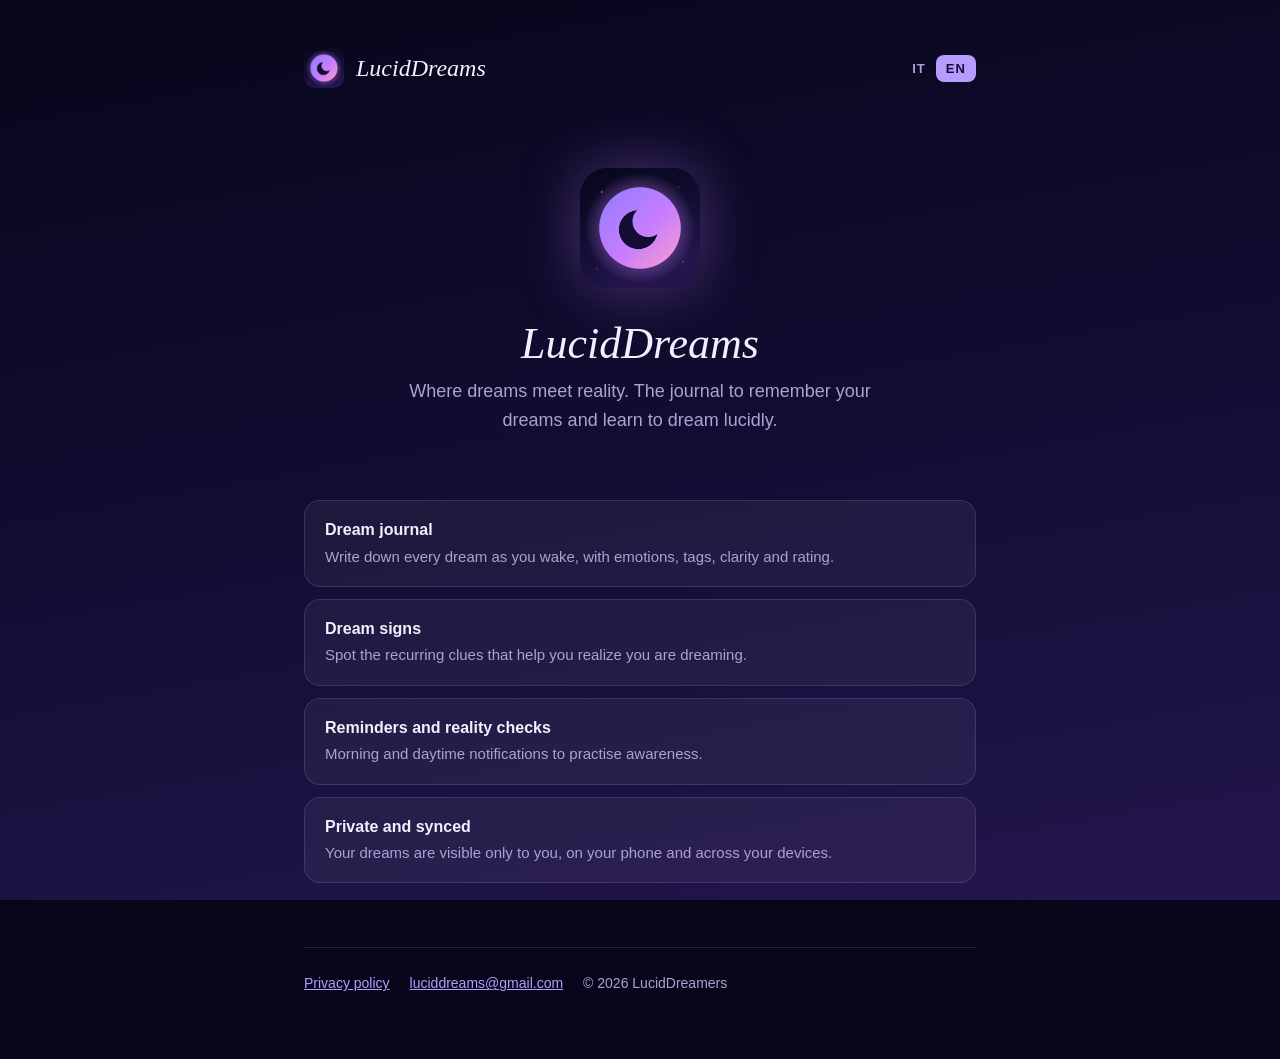
==== index.html @ f44b5b3b "Sito LucidDreams: home e informativa privacy IT/EN" ====
<!doctype html>
<html lang="it">
  <head>
    <meta charset="utf-8" />
    <meta name="viewport" content="width=device-width, initial-scale=1" />
    <title>LucidDreams</title>
    <meta name="title-it" content="LucidDreams — Diario dei sogni lucidi" />
    <meta name="title-en" content="LucidDreams — Lucid dream journal" />
    <meta name="description" content="LucidDreams: il diario dei sogni per allenare la lucidità. Dream journal to practise lucid dreaming." />
    <link rel="icon" href="logo-120.png" />
    <link rel="stylesheet" href="style.css" />
  </head>
  <body>
    <div class="wrap">
      <header class="site">
        <a class="brand" href="./"><img src="logo-120.png" alt="" /><span>LucidDreams</span></a>
        <nav class="lang"><a href="?lang=it" data-set="it">IT</a><a href="?lang=en" data-set="en">EN</a></nav>
      </header>

      <main>
        <div class="hero">
          <img src="logo-120.png" alt="LucidDreams" />
          <h1>LucidDreams</h1>
          <p data-lang="it">Dove il sogno incontra la realtà. Il diario per ricordare i tuoi sogni e imparare a sognare in modo lucido.</p>
          <p data-lang="en" hidden>Where dreams meet reality. The journal to remember your dreams and learn to dream lucidly.</p>
        </div>

        <ul class="features" data-lang="it">
          <li><strong>Diario dei sogni</strong><span>Annota ogni sogno al risveglio, con emozioni, tag, nitidezza e voto.</span></li>
          <li><strong>Dream sign</strong><span>Riconosci gli indizi ricorrenti che ti aiutano a capire che stai sognando.</span></li>
          <li><strong>Promemoria e reality check</strong><span>Notifiche al risveglio e durante il giorno per allenare la consapevolezza.</span></li>
          <li><strong>Privato e sincronizzato</strong><span>I tuoi sogni sono visibili solo a te, sul telefono e sui tuoi dispositivi.</span></li>
        </ul>
        <ul class="features" data-lang="en" hidden>
          <li><strong>Dream journal</strong><span>Write down every dream as you wake, with emotions, tags, clarity and rating.</span></li>
          <li><strong>Dream signs</strong><span>Spot the recurring clues that help you realize you are dreaming.</span></li>
          <li><strong>Reminders and reality checks</strong><span>Morning and daytime notifications to practise awareness.</span></li>
          <li><strong>Private and synced</strong><span>Your dreams are visible only to you, on your phone and across your devices.</span></li>
        </ul>
      </main>

      <footer class="site">
        <a href="privacy.html" data-lang="it">Informativa sulla privacy</a>
        <a href="privacy.html" data-lang="en" hidden>Privacy policy</a>
        <a href="mailto:luciddreams@gmail.com">luciddreams@gmail.com</a>
        <span>© 2026 LucidDreamers</span>
      </footer>
    </div>
    <script src="lang.js"></script>
  </body>
</html>
---- style.css ----
:root {
  --bg-1: #07061a;
  --bg-2: #120e35;
  --bg-3: #24164d;
  --surface: rgba(255, 255, 255, 0.05);
  --border: rgba(183, 156, 255, 0.18);
  --text: #f2efff;
  --muted: #a9a3d1;
  --primary: #b79cff;
  --moon: #fde7b0;
}

* { box-sizing: border-box; }

html { background: var(--bg-1); }

body {
  margin: 0;
  min-height: 100vh;
  color: var(--text);
  font: 16px/1.65 -apple-system, BlinkMacSystemFont, "Segoe UI", Roboto, Helvetica, Arial, sans-serif;
  background: linear-gradient(170deg, var(--bg-1) 0%, var(--bg-2) 55%, var(--bg-3) 100%) fixed;
}

a { color: var(--primary); }

.wrap { max-width: 720px; margin: 0 auto; padding: 48px 24px 64px; }

header.site {
  display: flex;
  align-items: center;
  justify-content: space-between;
  gap: 16px;
  margin-bottom: 48px;
}

.brand { display: flex; align-items: center; gap: 12px; color: var(--text); text-decoration: none; }
.brand img { width: 40px; height: 40px; border-radius: 10px; }
.brand span { font: italic 24px Georgia, "Times New Roman", serif; }

nav.lang a {
  color: var(--muted);
  text-decoration: none;
  font-size: 13px;
  font-weight: 700;
  letter-spacing: 0.08em;
  padding: 6px 10px;
  border-radius: 8px;
}
nav.lang a[aria-current="true"] { background: var(--primary); color: #140c33; }

.hero { text-align: center; padding: 32px 0 16px; }
.hero img { width: 120px; height: 120px; border-radius: 28px; box-shadow: 0 0 60px rgba(199, 125, 255, 0.35); }
.hero h1 { margin: 24px 0 8px; font: italic 44px/1.1 Georgia, "Times New Roman", serif; }
.hero p { margin: 0 auto; max-width: 480px; color: var(--muted); font-size: 18px; }

.features { display: grid; gap: 12px; margin: 48px 0; padding: 0; list-style: none; }
.features li {
  background: var(--surface);
  border: 1px solid var(--border);
  border-radius: 16px;
  padding: 16px 20px;
}
.features strong { display: block; color: var(--text); }
.features span { color: var(--muted); font-size: 15px; }

h1.page { font: italic 36px/1.2 Georgia, "Times New Roman", serif; margin: 0 0 4px; }
.updated { color: var(--muted); font-size: 14px; margin: 0 0 32px; }
section h2 { font-size: 18px; margin: 32px 0 6px; }
section p { color: var(--muted); margin: 0; }

footer.site {
  margin-top: 64px;
  padding-top: 24px;
  border-top: 1px solid var(--border);
  color: var(--muted);
  font-size: 14px;
  display: flex;
  flex-wrap: wrap;
  gap: 8px 20px;
}

[hidden] { display: none !important; }
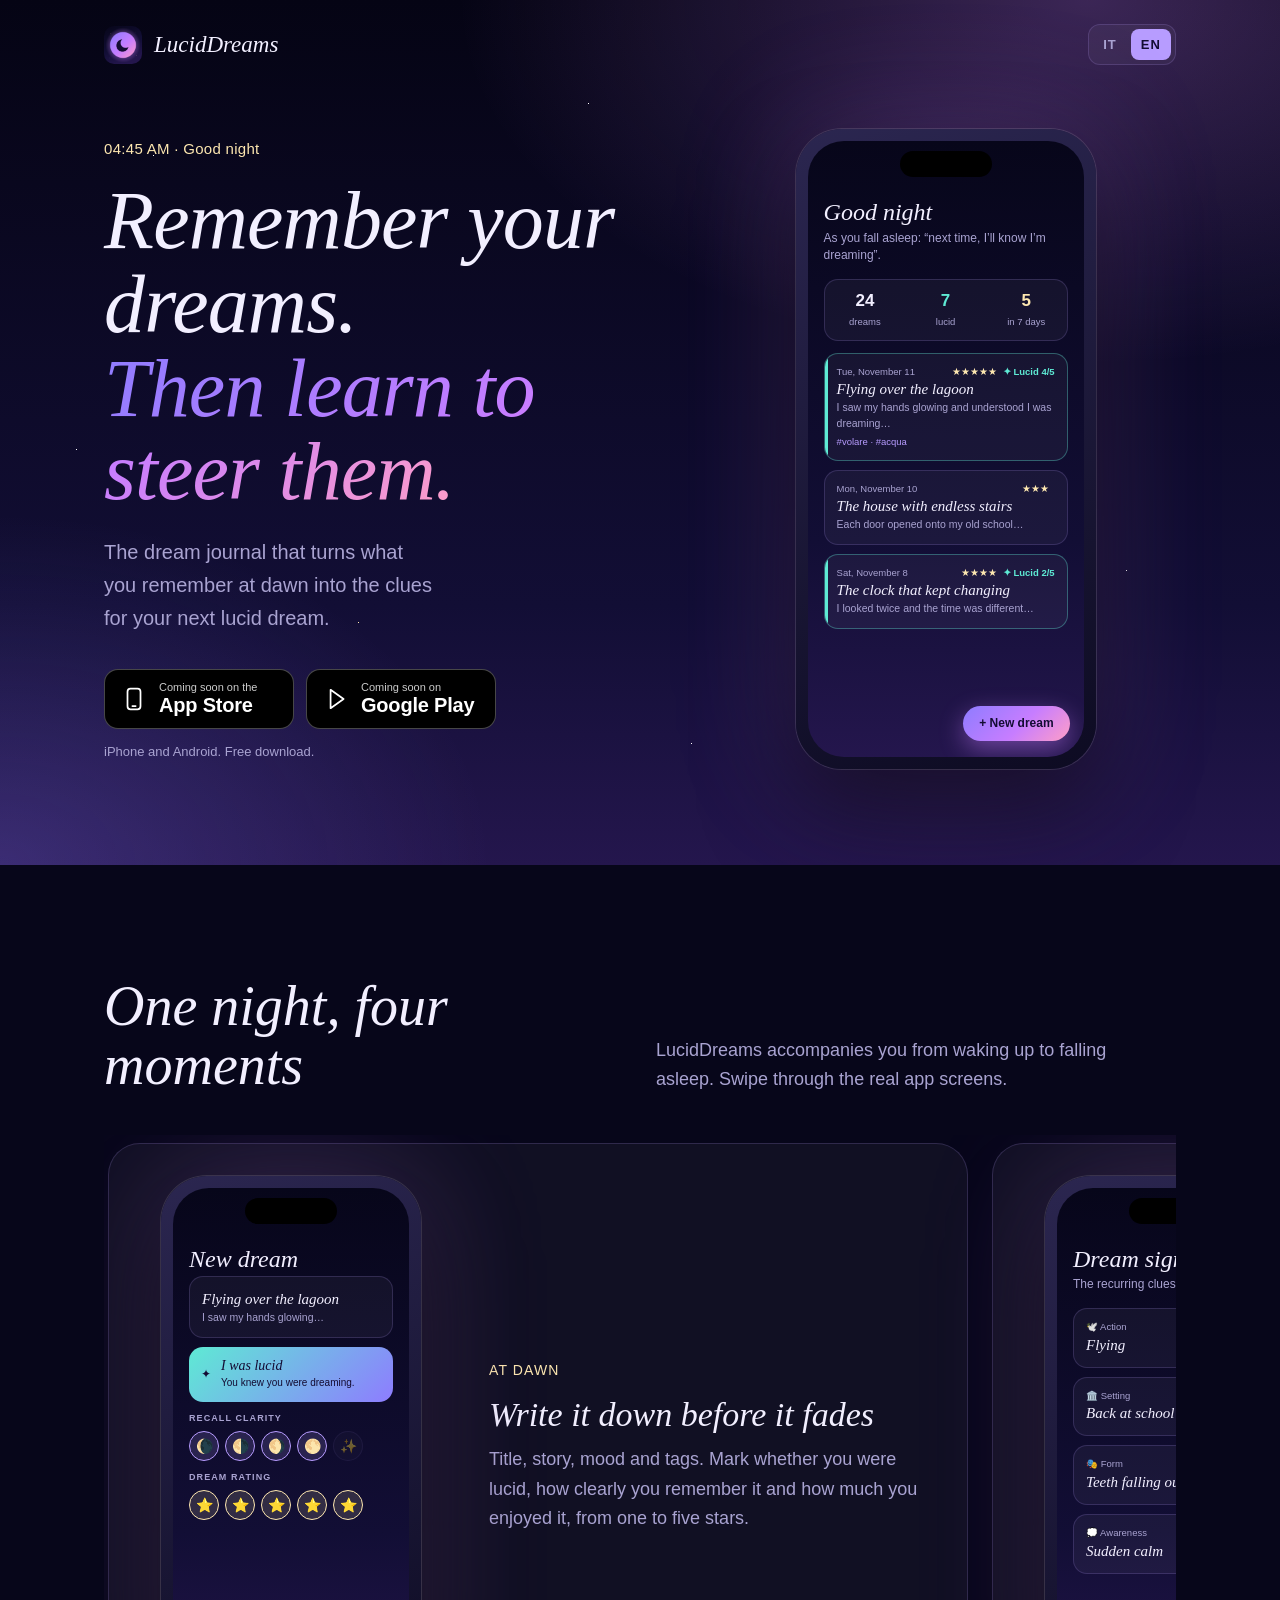
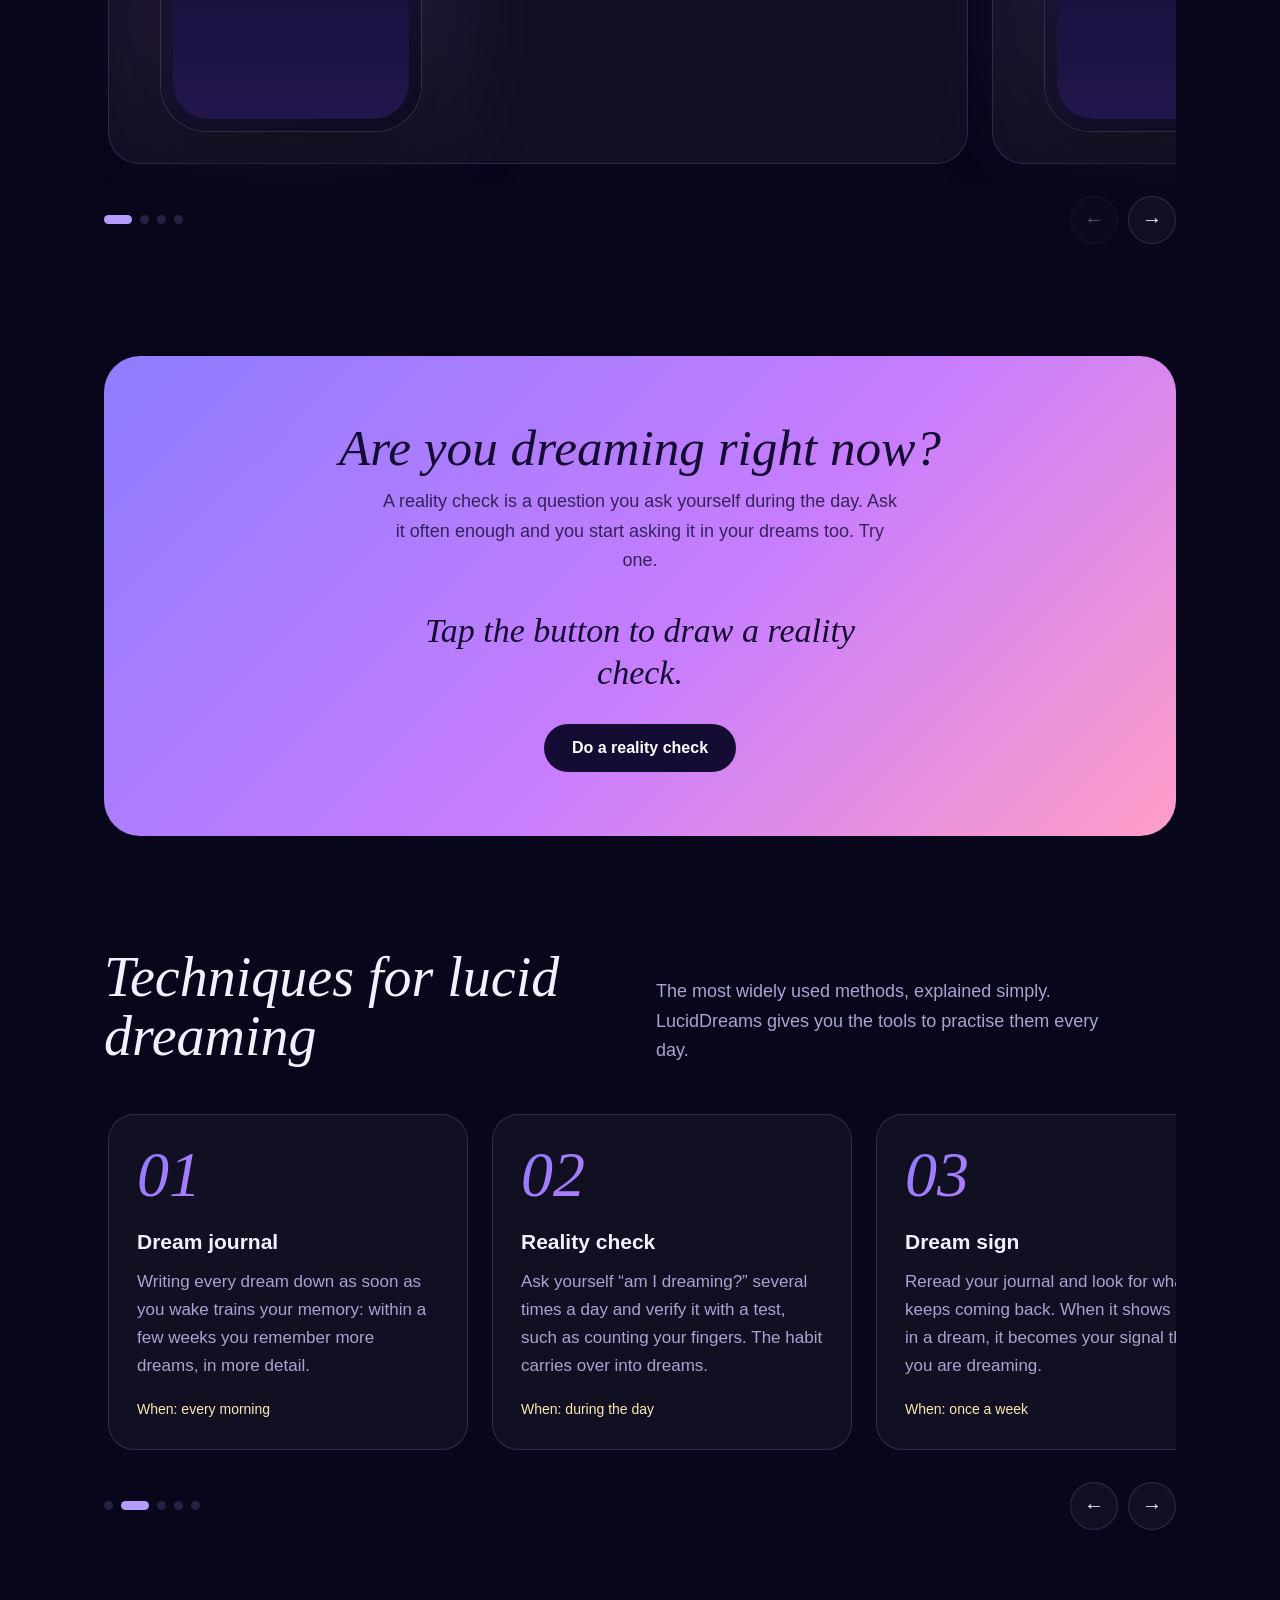
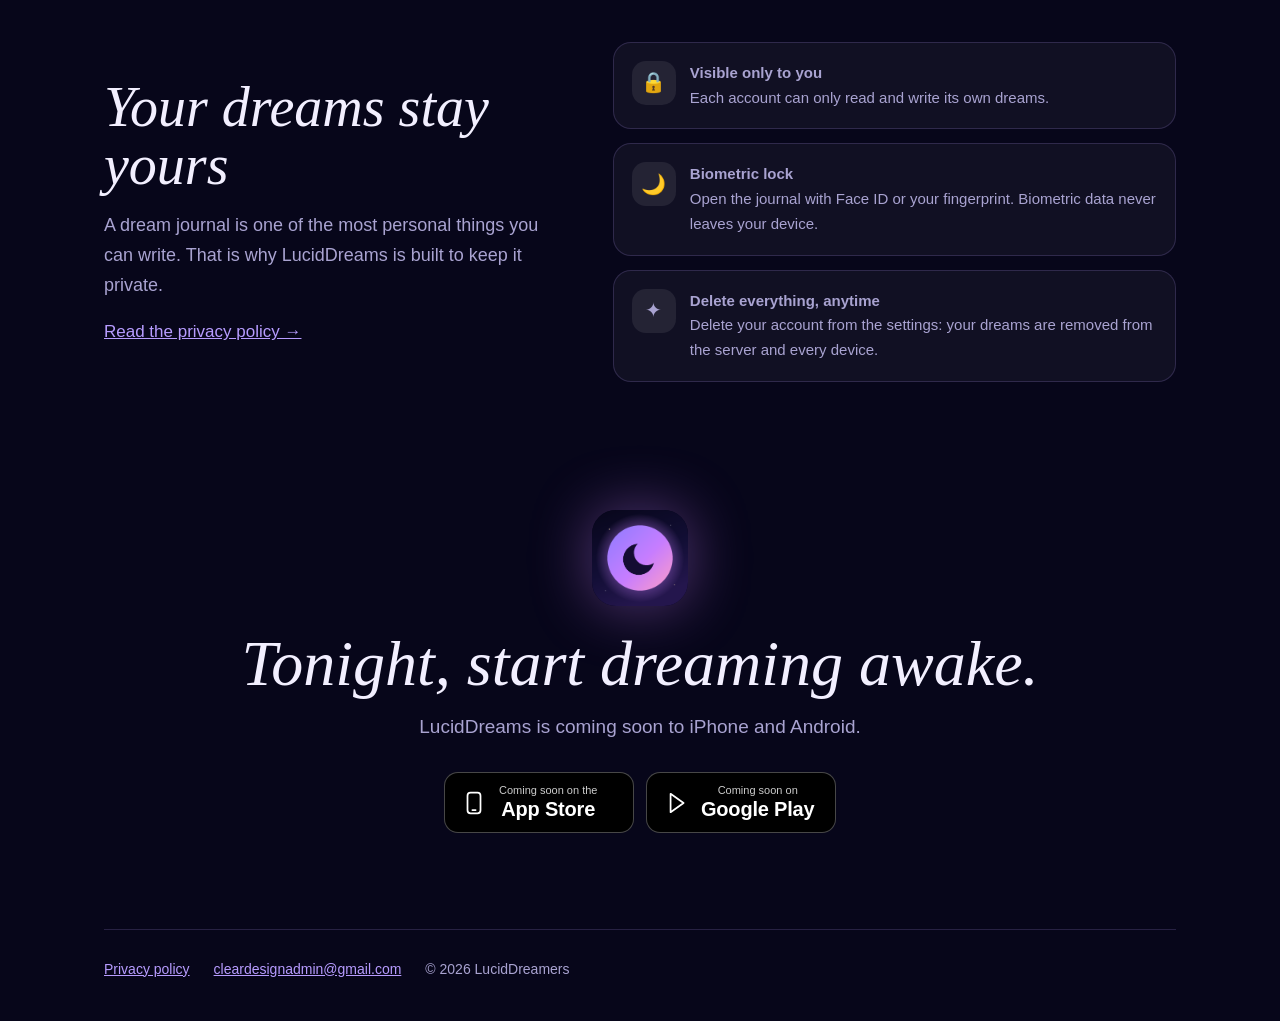
==== commit f9d3ec7f: "Nuova home con caroselli, reality check e pulsanti store; email di contatto aggiornata" ====
--- a/index.html
+++ b/index.html
@@ -3,49 +3,258 @@
   <head>
     <meta charset="utf-8" />
     <meta name="viewport" content="width=device-width, initial-scale=1" />
-    <title>LucidDreams</title>
+    <title>LucidDreams — Diario dei sogni lucidi</title>
     <meta name="title-it" content="LucidDreams — Diario dei sogni lucidi" />
     <meta name="title-en" content="LucidDreams — Lucid dream journal" />
-    <meta name="description" content="LucidDreams: il diario dei sogni per allenare la lucidità. Dream journal to practise lucid dreaming." />
+    <meta name="description" content="LucidDreams: il diario per ricordare i sogni e imparare a sognare in modo lucido. A journal to remember your dreams and learn lucid dreaming." />
+    <meta name="theme-color" content="#07061a" />
     <link rel="icon" href="logo-120.png" />
     <link rel="stylesheet" href="style.css" />
   </head>
   <body>
-    <div class="wrap">
-      <header class="site">
-        <a class="brand" href="./"><img src="logo-120.png" alt="" /><span>LucidDreams</span></a>
-        <nav class="lang"><a href="?lang=it" data-set="it">IT</a><a href="?lang=en" data-set="en">EN</a></nav>
-      </header>
-
-      <main>
-        <div class="hero">
-          <img src="logo-120.png" alt="LucidDreams" />
-          <h1>LucidDreams</h1>
-          <p data-lang="it">Dove il sogno incontra la realtà. Il diario per ricordare i tuoi sogni e imparare a sognare in modo lucido.</p>
-          <p data-lang="en" hidden>Where dreams meet reality. The journal to remember your dreams and learn to dream lucidly.</p>
-        </div>
-
-        <ul class="features" data-lang="it">
-          <li><strong>Diario dei sogni</strong><span>Annota ogni sogno al risveglio, con emozioni, tag, nitidezza e voto.</span></li>
-          <li><strong>Dream sign</strong><span>Riconosci gli indizi ricorrenti che ti aiutano a capire che stai sognando.</span></li>
-          <li><strong>Promemoria e reality check</strong><span>Notifiche al risveglio e durante il giorno per allenare la consapevolezza.</span></li>
-          <li><strong>Privato e sincronizzato</strong><span>I tuoi sogni sono visibili solo a te, sul telefono e sui tuoi dispositivi.</span></li>
+    <div class="sky">
+      <div class="wrap">
+        <header class="site">
+          <a class="brand" href="./"><img src="logo-120.png" alt="" /><span>LucidDreams</span></a>
+          <nav class="lang" aria-label="Lingua / Language"><a href="?lang=it" data-set="it">IT</a><a href="?lang=en" data-set="en">EN</a></nav>
+        </header>
+
+        <section class="hero">
+          <div>
+            <p class="eyebrow-time"><span data-clock>--:--</span> · <span data-greeting>Buonanotte</span></p>
+            <h1 data-lang="it">Ricorda i sogni.<br /><em>Poi impara a guidarli.</em></h1>
+            <h1 data-lang="en" hidden>Remember your dreams.<br /><em>Then learn to steer them.</em></h1>
+            <p class="lede" data-en="The dream journal that turns what you remember at dawn into the clues for your next lucid dream.">Il diario dei sogni che trasforma ciò che ricordi all’alba negli indizi del tuo prossimo sogno lucido.</p>
+            <div class="stores">
+              <a class="store" aria-disabled="true" role="link" data-store="ios">
+                <svg viewBox="0 0 24 24" fill="none" stroke="currentColor" stroke-width="1.6" aria-hidden="true"><rect x="6" y="2.5" width="12" height="19" rx="2.8" /><path d="M10.5 18.5h3" stroke-linecap="round" /></svg>
+                <span><small data-en="Coming soon on the">Presto su</small><strong>App Store</strong></span>
+              </a>
+              <a class="store" aria-disabled="true" role="link" data-store="android">
+                <svg viewBox="0 0 24 24" fill="none" stroke="currentColor" stroke-width="1.6" aria-hidden="true"><path d="M7 3.5l12 8.5-12 8.5z" stroke-linejoin="round" /></svg>
+                <span><small data-en="Coming soon on">Presto su</small><strong>Google Play</strong></span>
+              </a>
+            </div>
+            <p class="stores-note" data-en="iPhone and Android. Free download.">Per iPhone e Android. Download gratuito.</p>
+          </div>
+
+          <div class="phone" aria-hidden="true">
+            <div class="screen">
+              <p class="s-title" data-greeting>Buonanotte</p>
+              <p class="s-sub" data-greeting-sub>Mentre ti addormenti: “la prossima volta saprò di sognare”.</p>
+              <div class="stats">
+                <div><b>24</b><span data-en="dreams">sogni</span></div>
+                <div><b style="color: var(--lucid)">7</b><span data-en="lucid">lucidi</span></div>
+                <div><b style="color: var(--moon)">5</b><span data-en="in 7 days">in 7 giorni</span></div>
+              </div>
+              <div class="card lucid">
+                <div class="row"><span data-en="Tue, November 11">mar 11 novembre</span><span class="stars">★★★★★</span><span class="badge" data-en="✦ Lucid 4/5">✦ Lucido 4/5</span></div>
+                <h4 data-en="Flying over the lagoon">Il volo sulla laguna</h4>
+                <p data-en="I saw my hands glowing and understood I was dreaming…">Ho visto le mie mani luminose e ho capito che stavo sognando…</p>
+                <div class="tags">#volare · #acqua</div>
+              </div>
+              <div class="card">
+                <div class="row"><span data-en="Mon, November 10">lun 10 novembre</span><span class="stars">★★★</span></div>
+                <h4 data-en="The house with endless stairs">La casa dalle scale infinite</h4>
+                <p data-en="Each door opened onto my old school…">Ogni porta si apriva sulla mia vecchia scuola…</p>
+              </div>
+              <div class="card lucid">
+                <div class="row"><span data-en="Sat, November 8">sab 8 novembre</span><span class="stars">★★★★</span><span class="badge" data-en="✦ Lucid 2/5">✦ Lucido 2/5</span></div>
+                <h4 data-en="The clock that kept changing">L’orologio che cambiava ora</h4>
+                <p data-en="I looked twice and the time was different…">L’ho guardato due volte e l’ora era diversa…</p>
+              </div>
+              <span class="fab" data-en="+ New dream">+ Nuovo sogno</span>
+            </div>
+          </div>
+        </section>
+      </div>
+    </div>
+
+    <main class="wrap">
+      <section class="section" id="app">
+        <div class="section-head">
+          <h2 data-en="One night, four moments">Una notte, quattro momenti</h2>
+          <p data-en="LucidDreams accompanies you from waking up to falling asleep. Swipe through the real app screens.">LucidDreams ti accompagna dal risveglio all’addormentamento. Scorri le schermate reali dell’app.</p>
+        </div>
+
+        <div class="carousel" data-carousel>
+          <div class="track">
+            <article class="screen-slide">
+              <div class="phone" aria-hidden="true">
+                <div class="screen">
+                  <p class="s-title" data-en="New dream">Nuovo sogno</p>
+                  <div class="card"><h4 data-en="Flying over the lagoon">Il volo sulla laguna</h4><p data-en="I saw my hands glowing…">Ho visto le mie mani luminose…</p></div>
+                  <div class="toggle"><span>✦</span><span><b data-en="I was lucid">Era un sogno lucido</b><small data-en="You knew you were dreaming.">Sapevi di stare sognando.</small></span></div>
+                  <p class="label" data-en="Recall clarity">Nitidezza del ricordo</p>
+                  <div class="moons"><i class="on">🌘</i><i class="on">🌗</i><i class="on">🌖</i><i class="on">🌕</i><i>✨</i></div>
+                  <p class="label" data-en="Dream rating">Voto del sogno</p>
+                  <div class="rating"><i class="on">⭐</i><i class="on">⭐</i><i class="on">⭐</i><i class="on">⭐</i><i class="on">⭐</i></div>
+                </div>
+              </div>
+              <div>
+                <p class="step" data-en="At dawn">All’alba</p>
+                <h3 data-en="Write it down before it fades">Scrivilo prima che svanisca</h3>
+                <p data-en="Title, story, mood and tags. Mark whether you were lucid, how clearly you remember it and how much you enjoyed it, from one to five stars.">Titolo, racconto, atmosfera e tag. Segna se eri lucido, quanto ricordi con chiarezza e quanto ti è piaciuto, da una a cinque stelle.</p>
+              </div>
+            </article>
+
+            <article class="screen-slide">
+              <div class="phone" aria-hidden="true">
+                <div class="screen">
+                  <p class="s-title" data-en="Dream signs">Dream sign</p>
+                  <p class="s-sub" data-en="The recurring clues of your dreams.">Gli indizi ricorrenti dei tuoi sogni.</p>
+                  <div class="card"><div class="row"><span data-en="🕊️ Action">🕊️ Azione</span><span>9</span></div><h4 data-en="Flying">Volare</h4></div>
+                  <div class="card"><div class="row"><span data-en="🏛️ Setting">🏛️ Contesto</span><span>6</span></div><h4 data-en="Back at school">Tornare a scuola</h4></div>
+                  <div class="card"><div class="row"><span data-en="🎭 Form">🎭 Forma</span><span>4</span></div><h4 data-en="Teeth falling out">Denti che cadono</h4></div>
+                  <div class="card"><div class="row"><span data-en="💭 Awareness">💭 Consapevolezza</span><span>2</span></div><h4 data-en="Sudden calm">Calma improvvisa</h4></div>
+                </div>
+              </div>
+              <div>
+                <p class="step" data-en="During the day">Durante il giorno</p>
+                <h3 data-en="Learn your dream signs">Riconosci i tuoi dream sign</h3>
+                <p data-en="Actions, forms, settings and feelings that keep coming back. The app counts how many dreams each one appears in, so you know what to watch for.">Azioni, forme, luoghi e sensazioni che ritornano. L’app conta in quanti sogni compare ciascuno, così sai a cosa fare attenzione.</p>
+              </div>
+            </article>
+
+            <article class="screen-slide">
+              <div class="phone" aria-hidden="true">
+                <div class="screen" style="padding-top: 70px">
+                  <div class="notif"><div class="row"><span>LUCIDDREAMS</span><span>14:00</span></div><b>Reality check</b><span data-en="Look at your hands and count your fingers.">Guarda le tue mani e conta le dita.</span></div>
+                  <div class="notif"><div class="row"><span>LUCIDDREAMS</span><span>18:00</span></div><b>Reality check</b><span data-en="Look at the clock twice. Is the time consistent?">Guarda l’orologio due volte. L’ora è coerente?</span></div>
+                  <div class="notif"><div class="row"><span>LUCIDDREAMS</span><span>07:30</span></div><b data-en="What did you dream?">Cosa hai sognato?</b><span data-en="Write your dream down before it fades.">Scrivi il tuo sogno prima che svanisca.</span></div>
+                </div>
+              </div>
+              <div>
+                <p class="step" data-en="All day long">Per tutta la giornata</p>
+                <h3 data-en="Reminders that build the habit">Promemoria che creano l’abitudine</h3>
+                <p data-en="Up to eight daily reality checks at the times you choose, plus a morning reminder to fill in your journal. Everything is scheduled on your device.">Fino a otto reality check al giorno negli orari che scegli, più un promemoria al risveglio per il diario. Tutto programmato sul dispositivo.</p>
+              </div>
+            </article>
+
+            <article class="screen-slide">
+              <div class="phone" aria-hidden="true">
+                <div class="screen">
+                  <p class="s-title" data-en="Settings">Impostazioni</p>
+                  <div class="card">
+                    <div class="set-row"><span><span data-en="Biometric lock">Blocco con biometria</span><small>Face ID</small></span><span class="switch"></span></div>
+                    <div class="set-row"><span><span data-en="Morning journal">Diario al risveglio</span><small>07:30</small></span><span class="switch"></span></div>
+                    <div class="set-row"><span><span>Reality check</span><small>10:00 · 14:00 · 18:00</small></span><span class="switch"></span></div>
+                  </div>
+                  <p class="label" data-en="Language">Lingua</p>
+                  <div class="chips"><span class="on">Italiano</span><span>English</span></div>
+                  <p class="label" data-en="Sync">Sincronizzazione</p>
+                  <div class="card"><p data-en="Last synced: just now">Ultima sincronizzazione: adesso</p></div>
+                </div>
+              </div>
+              <div>
+                <p class="step" data-en="At night">Di notte</p>
+                <h3 data-en="Your journal, on every device">Il tuo diario, ovunque</h3>
+                <p data-en="Dreams are saved on your phone first and work offline, then sync to your account. Sign in with email, Apple or Google.">I sogni si salvano prima sul telefono e funzionano offline, poi si sincronizzano con il tuo account. Accedi con email, Apple o Google.</p>
+              </div>
+            </article>
+          </div>
+          <div class="controls">
+            <div class="dots"></div>
+            <div class="arrows">
+              <button type="button" data-prev aria-label="Indietro / Previous">←</button>
+              <button type="button" data-next aria-label="Avanti / Next">→</button>
+            </div>
+          </div>
+        </div>
+      </section>
+
+      <section class="check" aria-live="polite">
+        <h2 data-en="Are you dreaming right now?">Stai sognando, adesso?</h2>
+        <p class="intro" data-en="A reality check is a question you ask yourself during the day. Ask it often enough and you start asking it in your dreams too. Try one.">Un reality check è una domanda che ti fai durante il giorno. Se la ripeti abbastanza, inizi a fartela anche nei sogni. Provane uno.</p>
+        <p class="check-out" data-check-out data-en="Tap the button to draw a reality check.">Tocca il pulsante per estrarre un reality check.</p>
+        <button class="btn" type="button" data-check-btn data-en="Do a reality check">Fai un reality check</button>
+      </section>
+
+      <section class="section" id="tecniche">
+        <div class="section-head">
+          <h2 data-en="Techniques for lucid dreaming">Le tecniche per sognare lucido</h2>
+          <p data-en="The most widely used methods, explained simply. LucidDreams gives you the tools to practise them every day.">I metodi più diffusi, spiegati in modo semplice. LucidDreams ti dà gli strumenti per praticarli ogni giorno.</p>
+        </div>
+        <div class="carousel" data-carousel>
+          <div class="track">
+            <article class="tech">
+              <span class="mark">01</span>
+              <h3 data-en="Dream journal">Diario dei sogni</h3>
+              <p data-en="Writing every dream down as soon as you wake trains your memory: within a few weeks you remember more dreams, in more detail.">Scrivere ogni sogno appena sveglio allena la memoria: in poche settimane ricordi più sogni, con più dettagli.</p>
+              <span class="when" data-en="When: every morning">Quando: ogni mattina</span>
+            </article>
+            <article class="tech">
+              <span class="mark">02</span>
+              <h3>Reality check</h3>
+              <p data-en="Ask yourself “am I dreaming?” several times a day and verify it with a test, such as counting your fingers. The habit carries over into dreams.">Chiediti “sto sognando?” più volte al giorno e verificalo con un test, come contare le dita. L’abitudine passa nei sogni.</p>
+              <span class="when" data-en="When: during the day">Quando: durante il giorno</span>
+            </article>
+            <article class="tech">
+              <span class="mark">03</span>
+              <h3>Dream sign</h3>
+              <p data-en="Reread your journal and look for what keeps coming back. When it shows up in a dream, it becomes your signal that you are dreaming.">Rileggi il diario e cerca ciò che ritorna. Quando compare in un sogno, diventa il tuo segnale che stai sognando.</p>
+              <span class="when" data-en="When: once a week">Quando: una volta a settimana</span>
+            </article>
+            <article class="tech">
+              <span class="mark">04</span>
+              <h3>MILD</h3>
+              <p data-en="As you fall asleep, recall a recent dream and repeat the intention “next time, I’ll know I’m dreaming”, imagining yourself becoming lucid.">Mentre ti addormenti, ricorda un sogno recente e ripeti l’intenzione “la prossima volta saprò di sognare”, immaginando di diventare lucido.</p>
+              <span class="when" data-en="When: as you fall asleep">Quando: all’addormentamento</span>
+            </article>
+            <article class="tech">
+              <span class="mark">05</span>
+              <h3>WBTB</h3>
+              <p data-en="Wake Back To Bed: wake up after about five or six hours of sleep, stay awake a little while thinking about lucid dreaming, then go back to sleep.">Wake Back To Bed: svegliati dopo circa cinque o sei ore di sonno, resta sveglio poco tempo pensando ai sogni lucidi, poi torna a dormire.</p>
+              <span class="when" data-en="When: in the second half of the night">Quando: nella seconda metà della notte</span>
+            </article>
+          </div>
+          <div class="controls">
+            <div class="dots"></div>
+            <div class="arrows">
+              <button type="button" data-prev aria-label="Indietro / Previous">←</button>
+              <button type="button" data-next aria-label="Avanti / Next">→</button>
+            </div>
+          </div>
+        </div>
+      </section>
+
+      <section class="section private" id="privacy">
+        <div>
+          <h2 data-en="Your dreams stay yours">I tuoi sogni restano tuoi</h2>
+          <p data-en="A dream journal is one of the most personal things you can write. That is why LucidDreams is built to keep it private.">Un diario dei sogni è una delle cose più personali che si possano scrivere. Per questo LucidDreams è pensato per restare privato.</p>
+          <a href="privacy.html" data-en="Read the privacy policy →">Leggi l’informativa privacy →</a>
+        </div>
+        <ul class="promises">
+          <li><span class="ic">🔒</span><span><b data-en="Visible only to you">Visibili solo a te</b><span data-en="Each account can only read and write its own dreams.">Ogni account può leggere e scrivere solo i propri sogni.</span></span></li>
+          <li><span class="ic">🌙</span><span><b data-en="Biometric lock">Blocco biometrico</b><span data-en="Open the journal with Face ID or your fingerprint. Biometric data never leaves your device.">Apri il diario con Face ID o impronta. I dati biometrici non lasciano mai il dispositivo.</span></span></li>
+          <li><span class="ic">✦</span><span><b data-en="Delete everything, anytime">Cancella tutto, quando vuoi</b><span data-en="Delete your account from the settings: your dreams are removed from the server and every device.">Elimina l’account dalle impostazioni: i sogni vengono rimossi dal server e da ogni dispositivo.</span></span></li>
         </ul>
-        <ul class="features" data-lang="en" hidden>
-          <li><strong>Dream journal</strong><span>Write down every dream as you wake, with emotions, tags, clarity and rating.</span></li>
-          <li><strong>Dream signs</strong><span>Spot the recurring clues that help you realize you are dreaming.</span></li>
-          <li><strong>Reminders and reality checks</strong><span>Morning and daytime notifications to practise awareness.</span></li>
-          <li><strong>Private and synced</strong><span>Your dreams are visible only to you, on your phone and across your devices.</span></li>
-        </ul>
-      </main>
+      </section>
+
+      <section class="closing">
+        <img src="logo-120.png" alt="" />
+        <h2 data-en="Tonight, start dreaming awake.">Stanotte, inizia a sognare sveglio.</h2>
+        <p data-en="LucidDreams is coming soon to iPhone and Android.">LucidDreams arriva presto su iPhone e Android.</p>
+        <div class="stores">
+          <a class="store" aria-disabled="true" role="link" data-store="ios">
+            <svg viewBox="0 0 24 24" fill="none" stroke="currentColor" stroke-width="1.6" aria-hidden="true"><rect x="6" y="2.5" width="12" height="19" rx="2.8" /><path d="M10.5 18.5h3" stroke-linecap="round" /></svg>
+            <span><small data-en="Coming soon on the">Presto su</small><strong>App Store</strong></span>
+          </a>
+          <a class="store" aria-disabled="true" role="link" data-store="android">
+            <svg viewBox="0 0 24 24" fill="none" stroke="currentColor" stroke-width="1.6" aria-hidden="true"><path d="M7 3.5l12 8.5-12 8.5z" stroke-linejoin="round" /></svg>
+            <span><small data-en="Coming soon on">Presto su</small><strong>Google Play</strong></span>
+          </a>
+        </div>
+      </section>
 
       <footer class="site">
-        <a href="privacy.html" data-lang="it">Informativa sulla privacy</a>
-        <a href="privacy.html" data-lang="en" hidden>Privacy policy</a>
-        <a href="mailto:luciddreams@gmail.com">luciddreams@gmail.com</a>
+        <a href="privacy.html" data-en="Privacy policy">Informativa sulla privacy</a>
+        <a href="mailto:cleardesignadmin@gmail.com">cleardesignadmin@gmail.com</a>
         <span>© 2026 LucidDreamers</span>
       </footer>
-    </div>
+    </main>
+
     <script src="lang.js"></script>
+    <script src="site.js"></script>
   </body>
 </html>
--- a/style.css
+++ b/style.css
@@ -1,83 +1,243 @@
 :root {
-  --bg-1: #07061a;
-  --bg-2: #120e35;
-  --bg-3: #24164d;
-  --surface: rgba(255, 255, 255, 0.05);
+  --night-0: #050414;
+  --night-1: #07061a;
+  --night-2: #120e35;
+  --night-3: #24164d;
+  --surface: rgba(255, 255, 255, 0.045);
+  --surface-2: rgba(255, 255, 255, 0.08);
   --border: rgba(183, 156, 255, 0.18);
   --text: #f2efff;
   --muted: #a9a3d1;
   --primary: #b79cff;
+  --primary-ink: #140c33;
+  --lucid: #5eead4;
   --moon: #fde7b0;
+  --aurora: linear-gradient(135deg, #8e7cff 0%, #c77dff 55%, #ff9ec7 100%);
+  --serif: Georgia, "Times New Roman", serif;
+  --sans: -apple-system, BlinkMacSystemFont, "Segoe UI", Roboto, Helvetica, Arial, sans-serif;
+  --radius: 22px;
 }
 
 * { box-sizing: border-box; }
-
-html { background: var(--bg-1); }
-
+html { background: var(--night-0); scroll-behavior: smooth; }
 body {
   margin: 0;
-  min-height: 100vh;
   color: var(--text);
-  font: 16px/1.65 -apple-system, BlinkMacSystemFont, "Segoe UI", Roboto, Helvetica, Arial, sans-serif;
-  background: linear-gradient(170deg, var(--bg-1) 0%, var(--bg-2) 55%, var(--bg-3) 100%) fixed;
-}
-
+  font: 17px/1.65 var(--sans);
+  background: var(--night-1);
+  -webkit-font-smoothing: antialiased;
+}
+img { max-width: 100%; display: block; }
 a { color: var(--primary); }
-
-.wrap { max-width: 720px; margin: 0 auto; padding: 48px 24px 64px; }
-
+:focus-visible { outline: 2px solid var(--primary); outline-offset: 3px; border-radius: 6px; }
+[hidden] { display: none !important; }
+
+/* Shared header / footer (home + privacy) */
+.wrap { max-width: 1120px; margin: 0 auto; padding: 0 24px; }
 header.site {
-  display: flex;
-  align-items: center;
-  justify-content: space-between;
-  gap: 16px;
-  margin-bottom: 48px;
-}
-
+  display: flex; align-items: center; justify-content: space-between; gap: 16px;
+  padding: 24px 0;
+}
 .brand { display: flex; align-items: center; gap: 12px; color: var(--text); text-decoration: none; }
-.brand img { width: 40px; height: 40px; border-radius: 10px; }
-.brand span { font: italic 24px Georgia, "Times New Roman", serif; }
-
-nav.lang a {
-  color: var(--muted);
-  text-decoration: none;
-  font-size: 13px;
-  font-weight: 700;
-  letter-spacing: 0.08em;
-  padding: 6px 10px;
-  border-radius: 8px;
-}
-nav.lang a[aria-current="true"] { background: var(--primary); color: #140c33; }
-
-.hero { text-align: center; padding: 32px 0 16px; }
-.hero img { width: 120px; height: 120px; border-radius: 28px; box-shadow: 0 0 60px rgba(199, 125, 255, 0.35); }
-.hero h1 { margin: 24px 0 8px; font: italic 44px/1.1 Georgia, "Times New Roman", serif; }
-.hero p { margin: 0 auto; max-width: 480px; color: var(--muted); font-size: 18px; }
-
-.features { display: grid; gap: 12px; margin: 48px 0; padding: 0; list-style: none; }
-.features li {
-  background: var(--surface);
-  border: 1px solid var(--border);
-  border-radius: 16px;
-  padding: 16px 20px;
-}
-.features strong { display: block; color: var(--text); }
-.features span { color: var(--muted); font-size: 15px; }
-
-h1.page { font: italic 36px/1.2 Georgia, "Times New Roman", serif; margin: 0 0 4px; }
-.updated { color: var(--muted); font-size: 14px; margin: 0 0 32px; }
-section h2 { font-size: 18px; margin: 32px 0 6px; }
-section p { color: var(--muted); margin: 0; }
-
+.brand img { width: 38px; height: 38px; border-radius: 10px; }
+.brand span { font: italic 23px var(--serif); }
+nav.lang { display: flex; gap: 4px; padding: 4px; border-radius: 12px; background: var(--surface); border: 1px solid var(--border); }
+nav.lang a { color: var(--muted); text-decoration: none; font-size: 13px; font-weight: 700; letter-spacing: 0.08em; padding: 5px 10px; border-radius: 8px; }
+nav.lang a[aria-current="true"] { background: var(--primary); color: var(--primary-ink); }
 footer.site {
-  margin-top: 64px;
-  padding-top: 24px;
-  border-top: 1px solid var(--border);
-  color: var(--muted);
-  font-size: 14px;
-  display: flex;
-  flex-wrap: wrap;
-  gap: 8px 20px;
-}
-
-[hidden] { display: none !important; }
+  margin-top: 96px; padding: 28px 0 40px; border-top: 1px solid var(--border);
+  color: var(--muted); font-size: 14px; display: flex; flex-wrap: wrap; gap: 10px 24px;
+}
+
+/* Privacy page */
+.doc { max-width: 720px; margin: 0 auto; padding: 0 24px; }
+.doc .site { padding-left: 0; padding-right: 0; }
+h1.page { font: italic 40px/1.15 var(--serif); margin: 24px 0 6px; }
+.updated { color: var(--muted); font-size: 14px; margin: 0 0 24px; }
+.doc section h2 { font-size: 18px; margin: 32px 0 6px; }
+.doc section p { color: var(--muted); margin: 0 0 10px; }
+body.privacy { background: linear-gradient(170deg, var(--night-1), var(--night-2) 60%, var(--night-3)) fixed; }
+
+/* Sky: stars drawn with layered gradients, no images */
+.sky {
+  position: relative;
+  overflow: hidden;
+  background:
+    radial-gradient(1.2px 1.2px at 12% 18%, #fff 50%, transparent 51%),
+    radial-gradient(1px 1px at 28% 72%, var(--moon) 50%, transparent 51%),
+    radial-gradient(1.4px 1.4px at 46% 12%, #fff 50%, transparent 51%),
+    radial-gradient(1px 1px at 63% 38%, #fff 50%, transparent 51%),
+    radial-gradient(1.2px 1.2px at 78% 22%, var(--moon) 50%, transparent 51%),
+    radial-gradient(1px 1px at 88% 66%, #fff 50%, transparent 51%),
+    radial-gradient(1px 1px at 6% 52%, #fff 50%, transparent 51%),
+    radial-gradient(1.3px 1.3px at 54% 86%, #fff 50%, transparent 51%),
+    radial-gradient(900px 520px at 85% 0%, rgba(199, 125, 255, 0.28), transparent 70%),
+    radial-gradient(700px 500px at 0% 100%, rgba(142, 124, 255, 0.22), transparent 70%),
+    linear-gradient(180deg, var(--night-0) 0%, var(--night-2) 70%, var(--night-3) 100%);
+}
+
+/* Hero */
+.hero { display: grid; grid-template-columns: 1.1fr 0.9fr; align-items: center; gap: 48px; padding: 40px 0 96px; }
+.eyebrow-time { color: var(--moon); font-size: 15px; letter-spacing: 0.02em; margin: 0 0 18px; }
+.hero h1 {
+  font: italic 400 clamp(46px, 6.4vw, 84px)/1.02 var(--serif);
+  letter-spacing: -0.01em;
+  margin: 0 0 22px;
+}
+.hero h1 em {
+  font-style: italic;
+  background: var(--aurora);
+  -webkit-background-clip: text; background-clip: text; color: transparent;
+}
+.hero .lede { color: var(--muted); font-size: 20px; max-width: 30ch; margin: 0 0 34px; }
+
+.stores { display: flex; flex-wrap: wrap; gap: 12px; }
+.store {
+  display: inline-flex; align-items: center; gap: 12px;
+  min-width: 190px; padding: 11px 20px 11px 16px;
+  border-radius: 14px; text-decoration: none;
+  background: #000; color: #fff; border: 1px solid rgba(255, 255, 255, 0.28);
+  transition: transform 0.15s ease, border-color 0.15s ease;
+}
+.store:hover { transform: translateY(-2px); border-color: rgba(255, 255, 255, 0.6); }
+.store[aria-disabled="true"] { cursor: default; }
+.store svg { width: 26px; height: 26px; flex: none; }
+.store small { display: block; font-size: 11px; line-height: 1.2; opacity: 0.8; }
+.store strong { display: block; font-size: 20px; line-height: 1.15; font-weight: 600; letter-spacing: -0.01em; }
+.stores-note { color: var(--muted); font-size: 13px; margin: 12px 0 0; }
+
+/* Phone mock-up: the app's own interface rebuilt in HTML */
+.phone {
+  position: relative; width: 300px; aspect-ratio: 9 / 19.2; margin: 0 auto;
+  border-radius: 46px; padding: 12px;
+  background: linear-gradient(160deg, #2b2650, #0d0b22);
+  box-shadow: 0 0 0 1px rgba(255, 255, 255, 0.12), 0 40px 90px rgba(0, 0, 0, 0.55), 0 0 120px rgba(199, 125, 255, 0.25);
+}
+.phone::before {
+  content: ""; position: absolute; top: 22px; left: 50%; transform: translateX(-50%);
+  width: 92px; height: 26px; border-radius: 20px; background: #000; z-index: 2;
+}
+.screen {
+  height: 100%; border-radius: 36px; overflow: hidden; position: relative;
+  background: linear-gradient(180deg, var(--night-1), var(--night-2) 65%, var(--night-3));
+  padding: 58px 16px 16px; font-size: 12px; line-height: 1.45;
+}
+.screen .s-title { font: italic 24px/1.1 var(--serif); margin: 0 0 4px; }
+.screen .s-sub { color: var(--muted); margin: 0 0 14px; }
+.stats { display: grid; grid-template-columns: repeat(3, 1fr); background: var(--surface); border: 1px solid var(--border); border-radius: 14px; padding: 9px 0; margin-bottom: 12px; text-align: center; }
+.stats b { display: block; font-size: 17px; }
+.stats span { color: var(--muted); font-size: 9.5px; }
+.card { background: var(--surface); border: 1px solid var(--border); border-radius: 14px; padding: 11px 12px; margin-bottom: 9px; position: relative; overflow: hidden; }
+.card.lucid { border-color: rgba(94, 234, 212, 0.35); }
+.card.lucid::before { content: ""; position: absolute; left: 0; top: 0; bottom: 0; width: 3px; background: var(--lucid); }
+.card .row { display: flex; justify-content: space-between; align-items: center; color: var(--muted); font-size: 9.5px; }
+.card .stars { color: var(--moon); margin-left: auto; margin-right: 6px; }
+.card .badge { color: var(--lucid); font-weight: 700; }
+.card h4 { margin: 3px 0 2px; font: italic 15px var(--serif); }
+.card p { margin: 0; color: var(--muted); font-size: 10.5px; }
+.card .tags { color: var(--primary); font-size: 9.5px; margin-top: 4px; }
+.fab { position: absolute; right: 14px; bottom: 16px; background: var(--aurora); color: var(--primary-ink); font-weight: 700; border-radius: 99px; padding: 9px 16px; font-size: 12px; box-shadow: 0 8px 24px rgba(199, 125, 255, 0.45); }
+.label { color: var(--muted); font-size: 9px; font-weight: 700; letter-spacing: 0.12em; text-transform: uppercase; margin: 10px 0 6px; }
+.moons, .rating { display: flex; gap: 6px; }
+.moons i, .rating i { font-style: normal; width: 30px; height: 30px; border-radius: 99px; display: grid; place-items: center; border: 1px solid var(--border); background: var(--surface); font-size: 14px; }
+.moons i.on { border-color: var(--primary); background: rgba(183, 156, 255, 0.16); }
+.rating i.on { border-color: var(--moon); background: rgba(253, 231, 176, 0.14); }
+.moons i:not(.on), .rating i:not(.on) { opacity: 0.4; }
+.toggle { display: flex; align-items: center; gap: 10px; border-radius: 14px; padding: 11px 12px; margin: 8px 0; background: linear-gradient(135deg, #5eead4, #8e7cff); color: var(--primary-ink); }
+.toggle b { display: block; font: italic 14px var(--serif); }
+.chips { display: flex; flex-wrap: wrap; gap: 5px; }
+.chips span { border: 1px solid var(--border); border-radius: 99px; padding: 3px 9px; font-size: 10px; color: var(--muted); }
+.chips span.on { background: rgba(183, 156, 255, 0.18); border-color: var(--primary); color: var(--text); }
+.set-row { display: flex; align-items: center; justify-content: space-between; gap: 8px; padding: 9px 0; border-bottom: 1px solid var(--border); }
+.set-row:last-child { border-bottom: 0; }
+.set-row small { display: block; color: var(--muted); font-size: 9.5px; }
+.switch { width: 34px; height: 20px; border-radius: 99px; background: var(--primary); position: relative; flex: none; }
+.switch::after { content: ""; position: absolute; right: 2px; top: 2px; width: 16px; height: 16px; border-radius: 99px; background: #fff; }
+.switch.off { background: var(--border); }
+.switch.off::after { right: auto; left: 2px; }
+.notif { background: rgba(30, 26, 60, 0.9); border: 1px solid var(--border); border-radius: 16px; padding: 10px 12px; margin-bottom: 10px; backdrop-filter: blur(8px); }
+.notif .row { display: flex; justify-content: space-between; color: var(--muted); font-size: 9.5px; }
+.notif b { display: block; font-size: 12px; margin-top: 2px; }
+
+/* Sections */
+.section { padding: 112px 0 0; }
+.section-head { display: grid; grid-template-columns: 1fr 1fr; gap: 32px; align-items: end; margin-bottom: 40px; }
+.section-head h2 { font: italic 400 clamp(36px, 4.4vw, 56px)/1.05 var(--serif); margin: 0; }
+.section-head p { color: var(--muted); margin: 0; font-size: 18px; max-width: 46ch; }
+
+/* Carousel */
+.carousel { position: relative; }
+.track {
+  display: flex; gap: 24px; overflow-x: auto; scroll-snap-type: x mandatory;
+  padding: 8px 4px 24px; scrollbar-width: none; -webkit-overflow-scrolling: touch;
+}
+.track::-webkit-scrollbar { display: none; }
+.track > * { scroll-snap-align: center; flex: none; }
+.controls { display: flex; align-items: center; justify-content: space-between; gap: 16px; margin-top: 8px; }
+.dots { display: flex; gap: 8px; }
+.dots button { width: 9px; height: 9px; border-radius: 99px; border: 0; padding: 0; background: var(--border); cursor: pointer; transition: width 0.2s ease, background 0.2s ease; }
+.dots button[aria-current="true"] { width: 28px; background: var(--primary); }
+.arrows { display: flex; gap: 10px; }
+.arrows button {
+  width: 48px; height: 48px; border-radius: 99px; cursor: pointer;
+  border: 1px solid var(--border); background: var(--surface); color: var(--text); font-size: 20px;
+}
+.arrows button:disabled { opacity: 0.35; cursor: default; }
+
+.screen-slide { width: min(860px, 88vw); display: grid; grid-template-columns: 300px 1fr; gap: 48px; align-items: center; padding: 32px; border-radius: 32px; background: var(--surface); border: 1px solid var(--border); }
+.screen-slide .phone { width: 260px; }
+.screen-slide > div > h3 { font: italic 34px/1.1 var(--serif); margin: 0 0 12px; }
+.screen-slide > div > p { color: var(--muted); margin: 0 0 14px; font-size: 18px; }
+.screen-slide > div > .step { color: var(--moon); font-size: 14px; letter-spacing: 0.08em; text-transform: uppercase; }
+
+/* Reality check (the live thing) */
+.check {
+  margin-top: 112px; border-radius: 36px; padding: 64px 48px; text-align: center;
+  background: var(--aurora); color: var(--primary-ink); position: relative; overflow: hidden;
+}
+.check h2 { font: italic 400 clamp(34px, 4vw, 52px)/1.08 var(--serif); margin: 0 0 12px; }
+.check p { color: var(--primary-ink); }
+.check p.intro { margin: 0 auto 32px; max-width: 52ch; font-size: 18px; opacity: 0.8; }
+.check-out { font: italic clamp(24px, 3vw, 34px)/1.25 var(--serif); min-height: 2.6em; max-width: 26ch; margin: 0 auto 28px; display: grid; place-items: center; }
+.check-out.pop { animation: pop 0.45s ease; }
+@keyframes pop { from { opacity: 0; transform: translateY(8px); } to { opacity: 1; transform: none; } }
+.btn { display: inline-block; border: 0; cursor: pointer; border-radius: 99px; padding: 15px 28px; font: 700 16px var(--sans); background: var(--primary-ink); color: #fff; text-decoration: none; }
+
+/* Technique cards */
+.tech { width: min(360px, 80vw); min-height: 300px; padding: 28px; border-radius: 26px; background: var(--surface); border: 1px solid var(--border); display: flex; flex-direction: column; }
+.tech .mark { font: italic 64px/1 var(--serif); background: var(--aurora); -webkit-background-clip: text; background-clip: text; color: transparent; margin-bottom: 18px; }
+.tech h3 { font-size: 21px; margin: 0 0 8px; }
+.tech p { color: var(--muted); margin: 0; }
+.tech .when { margin-top: auto; padding-top: 18px; color: var(--moon); font-size: 14px; }
+
+/* Privacy band */
+.private { display: grid; grid-template-columns: 0.9fr 1.1fr; gap: 48px; align-items: center; }
+.private h2 { font: italic 400 clamp(36px, 4.4vw, 56px)/1.05 var(--serif); margin: 0 0 16px; }
+.private > div > p { color: var(--muted); font-size: 18px; margin: 0 0 18px; }
+.promises { list-style: none; margin: 0; padding: 0; display: grid; gap: 14px; }
+.promises li { display: grid; grid-template-columns: 44px 1fr; gap: 14px; padding: 18px; border-radius: 18px; background: var(--surface); border: 1px solid var(--border); }
+.promises .ic { width: 44px; height: 44px; border-radius: 14px; display: grid; place-items: center; background: var(--surface-2); font-size: 20px; }
+.promises b { display: block; }
+.promises span { color: var(--muted); font-size: 15px; }
+
+/* Closing */
+.closing { text-align: center; padding: 128px 0 0; }
+.closing img { width: 96px; height: 96px; border-radius: 24px; margin: 0 auto 24px; box-shadow: 0 0 60px rgba(199, 125, 255, 0.4); }
+.closing h2 { font: italic 400 clamp(38px, 5vw, 64px)/1.05 var(--serif); margin: 0 0 14px; }
+.closing p { color: var(--muted); font-size: 19px; margin: 0 0 30px; }
+.closing .stores { justify-content: center; }
+
+@media (max-width: 900px) {
+  .hero { grid-template-columns: 1fr; padding-bottom: 72px; text-align: left; }
+  .hero .phone { margin-top: 16px; }
+  .section-head, .private { grid-template-columns: 1fr; }
+  .screen-slide { grid-template-columns: 1fr; gap: 24px; padding: 24px; text-align: center; }
+  .screen-slide .phone { width: 240px; }
+  .check { padding: 48px 22px; border-radius: 28px; }
+  .section { padding-top: 88px; }
+}
+@media (prefers-reduced-motion: reduce) {
+  html { scroll-behavior: auto; }
+  .check-out.pop { animation: none; }
+  .store { transition: none; }
+}
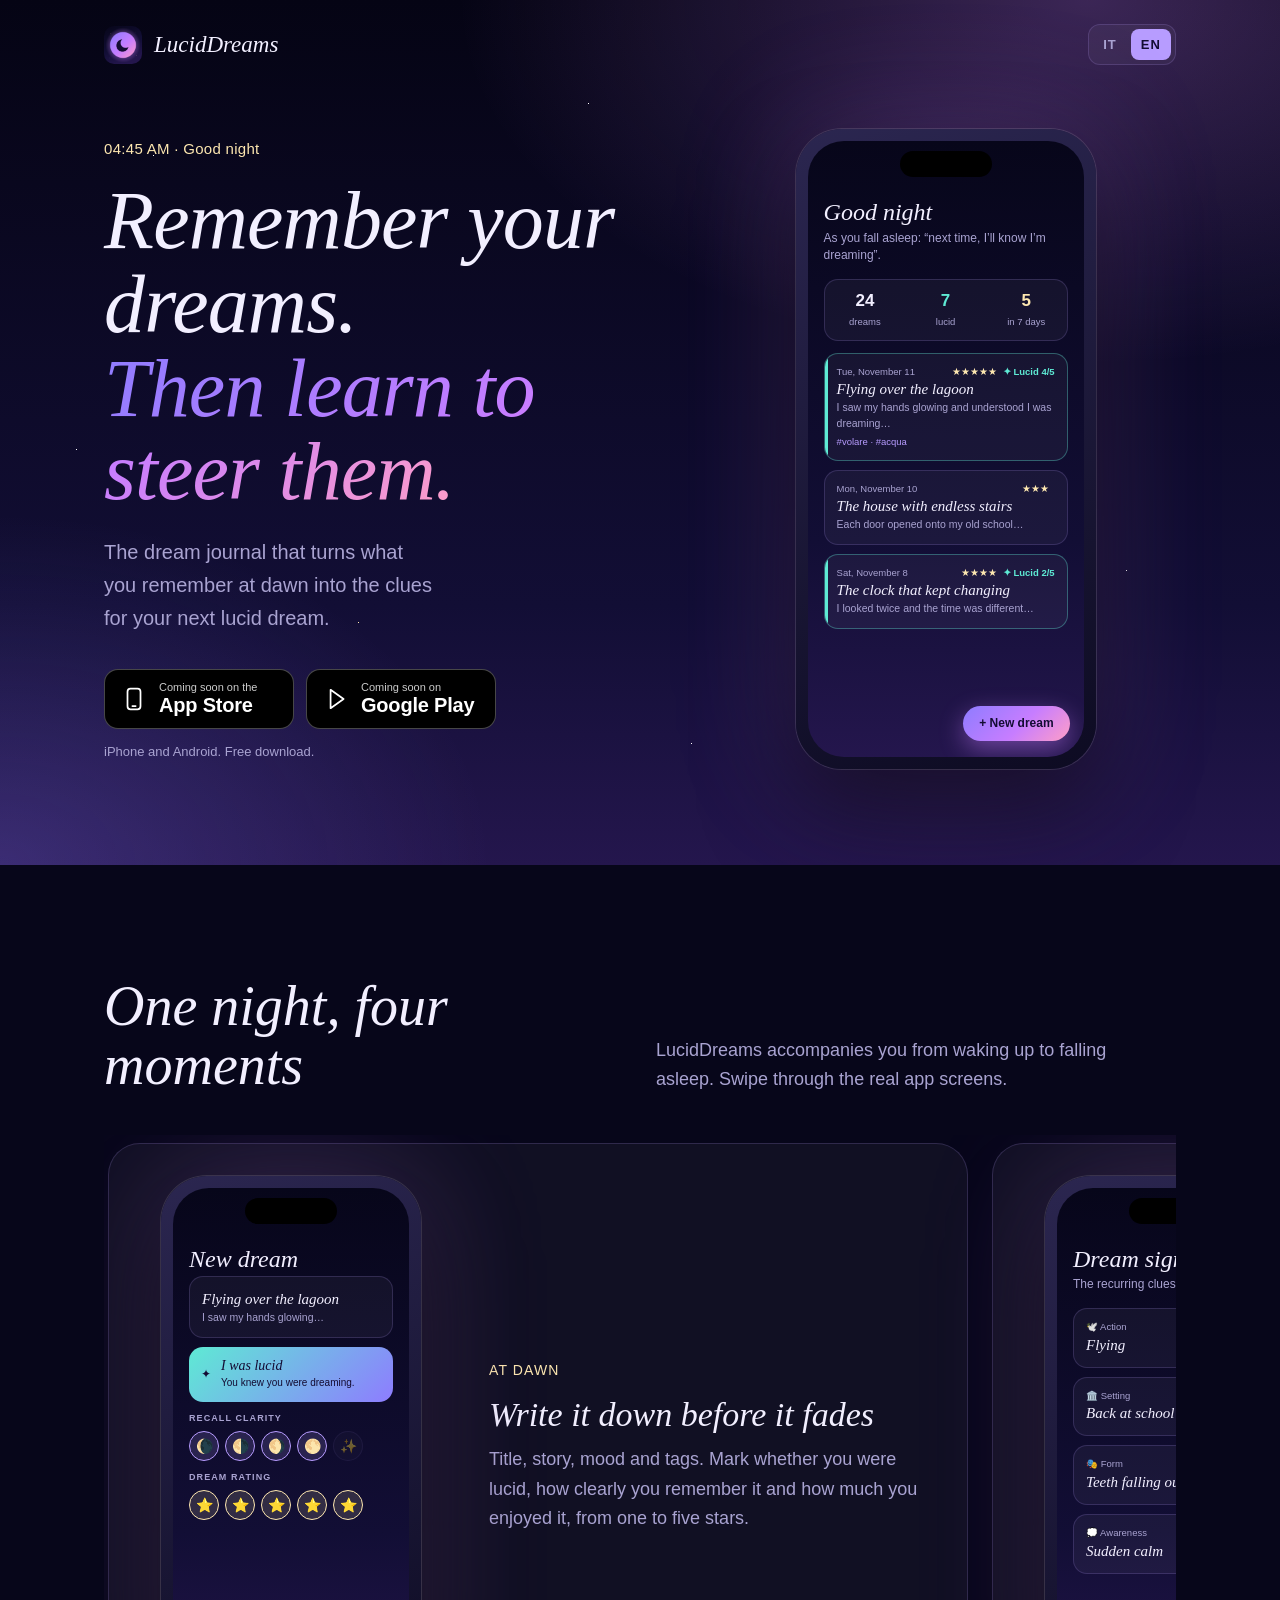
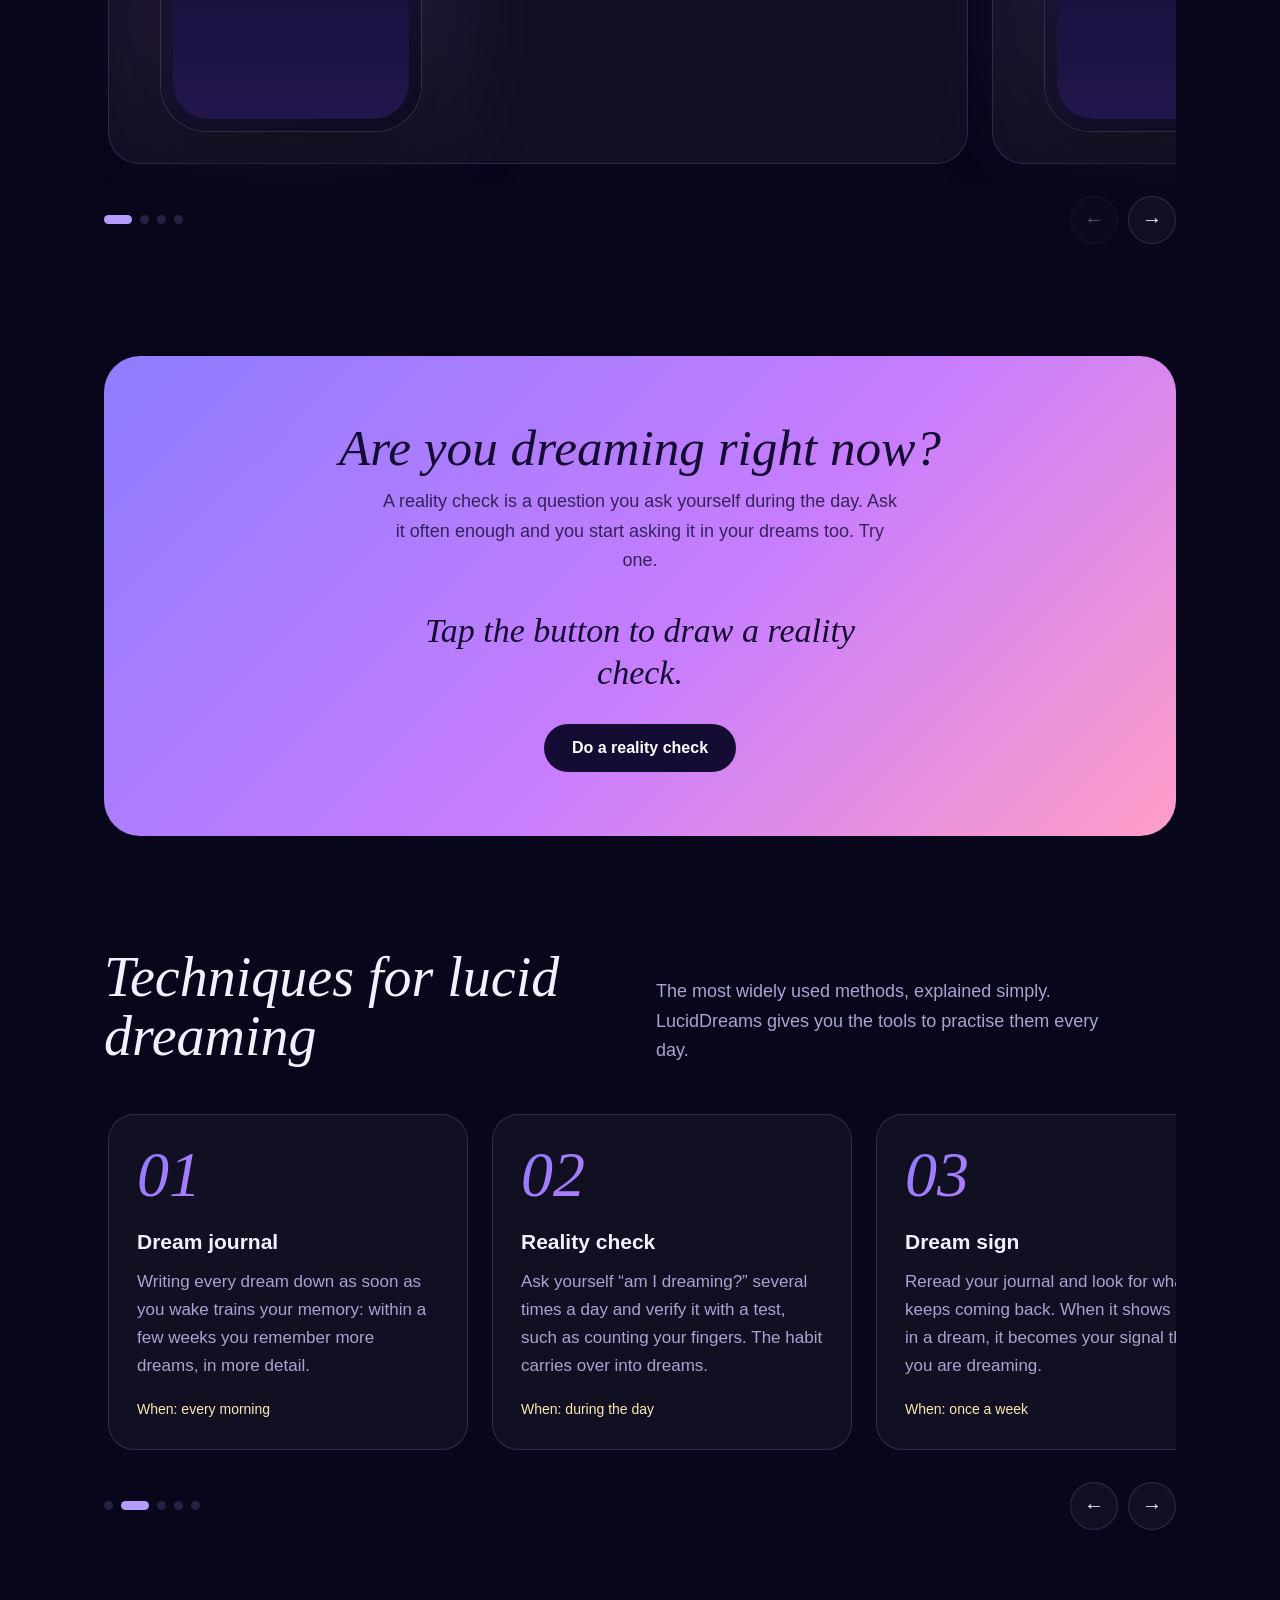
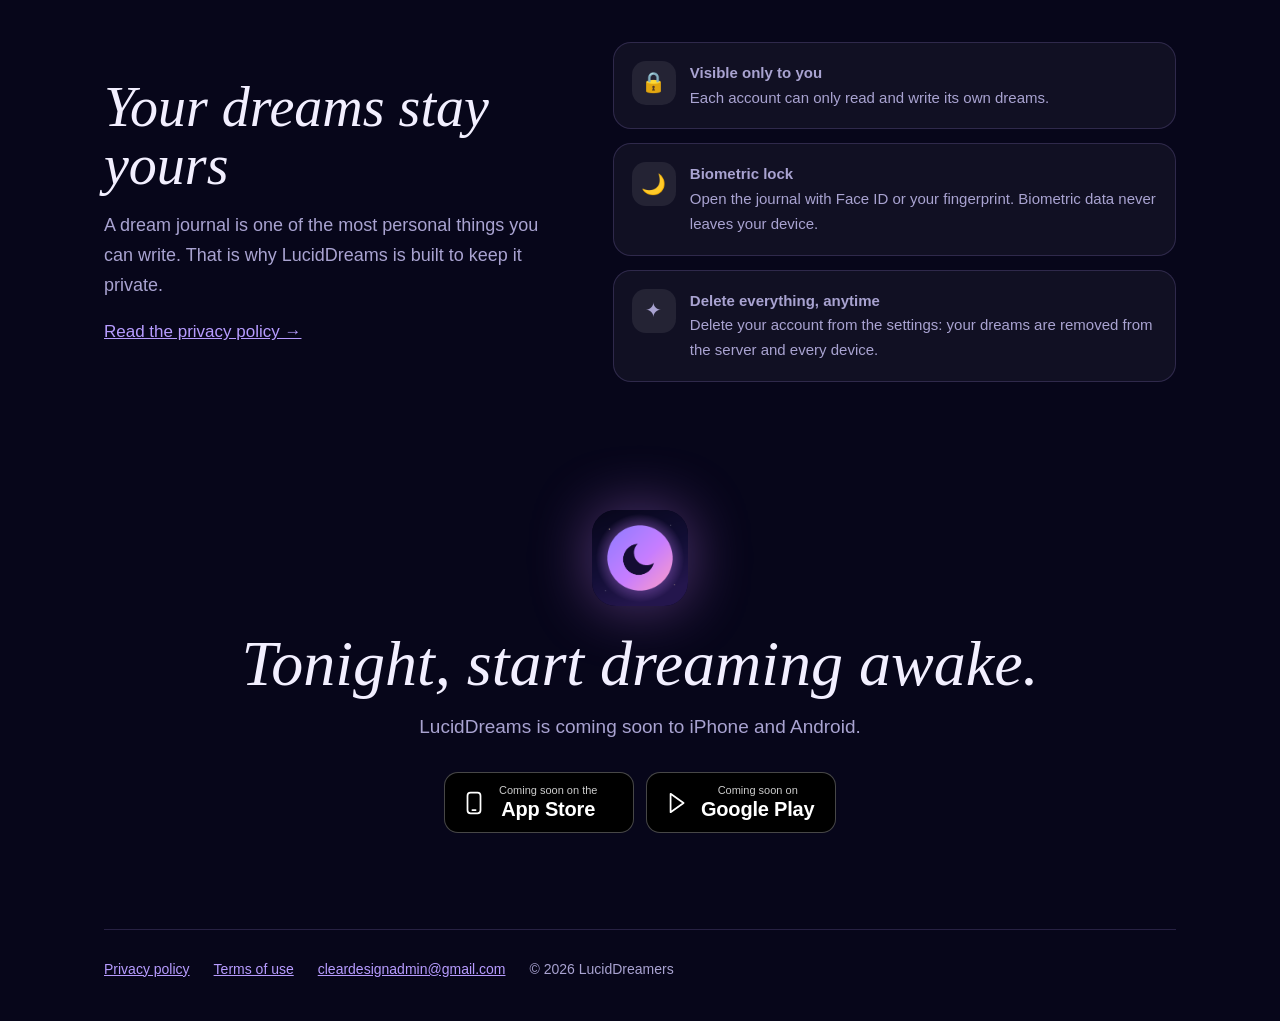
==== commit 4d44ec0e: "Informativa allineata all'app, pagina Termini di utilizzo" ====
--- a/index.html
+++ b/index.html
@@ -249,6 +249,7 @@
 
       <footer class="site">
         <a href="privacy.html" data-en="Privacy policy">Informativa sulla privacy</a>
+        <a href="terms.html" data-en="Terms of use">Termini di utilizzo</a>
         <a href="mailto:cleardesignadmin@gmail.com">cleardesignadmin@gmail.com</a>
         <span>© 2026 LucidDreamers</span>
       </footer>
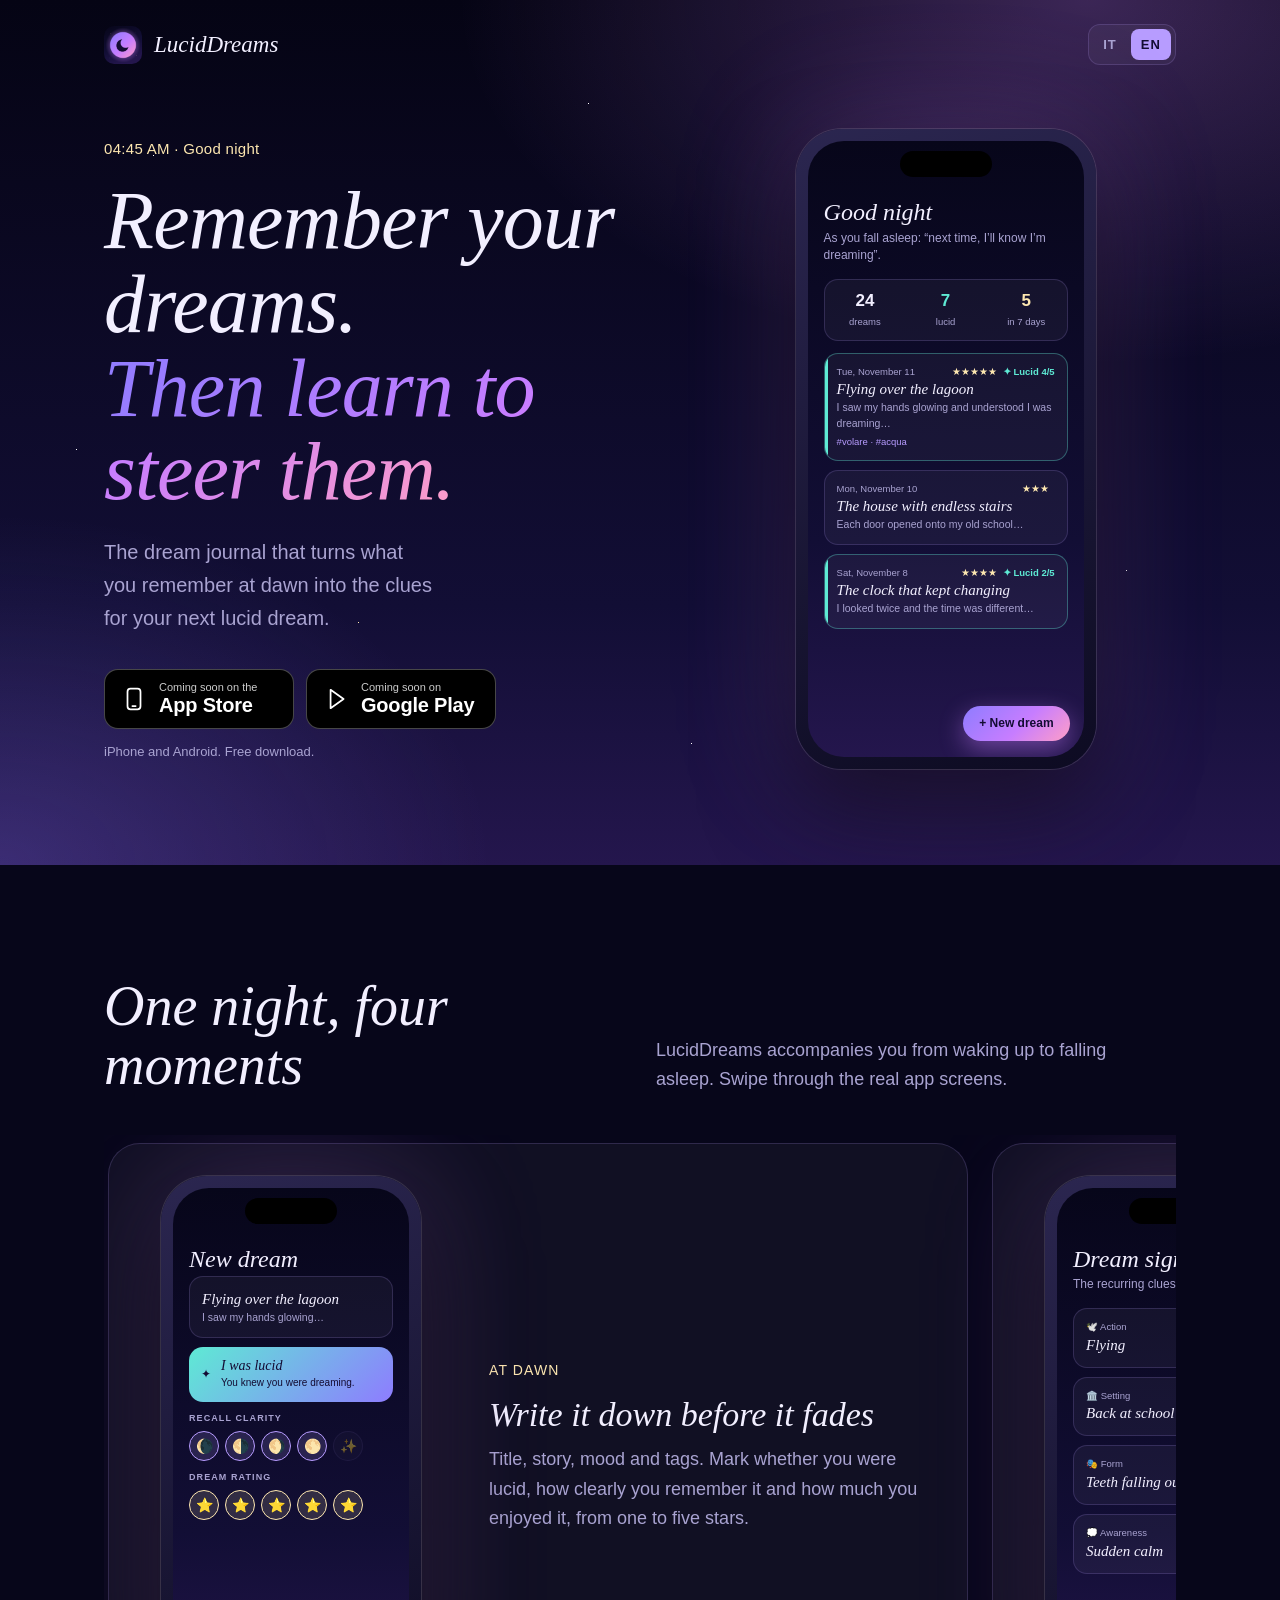
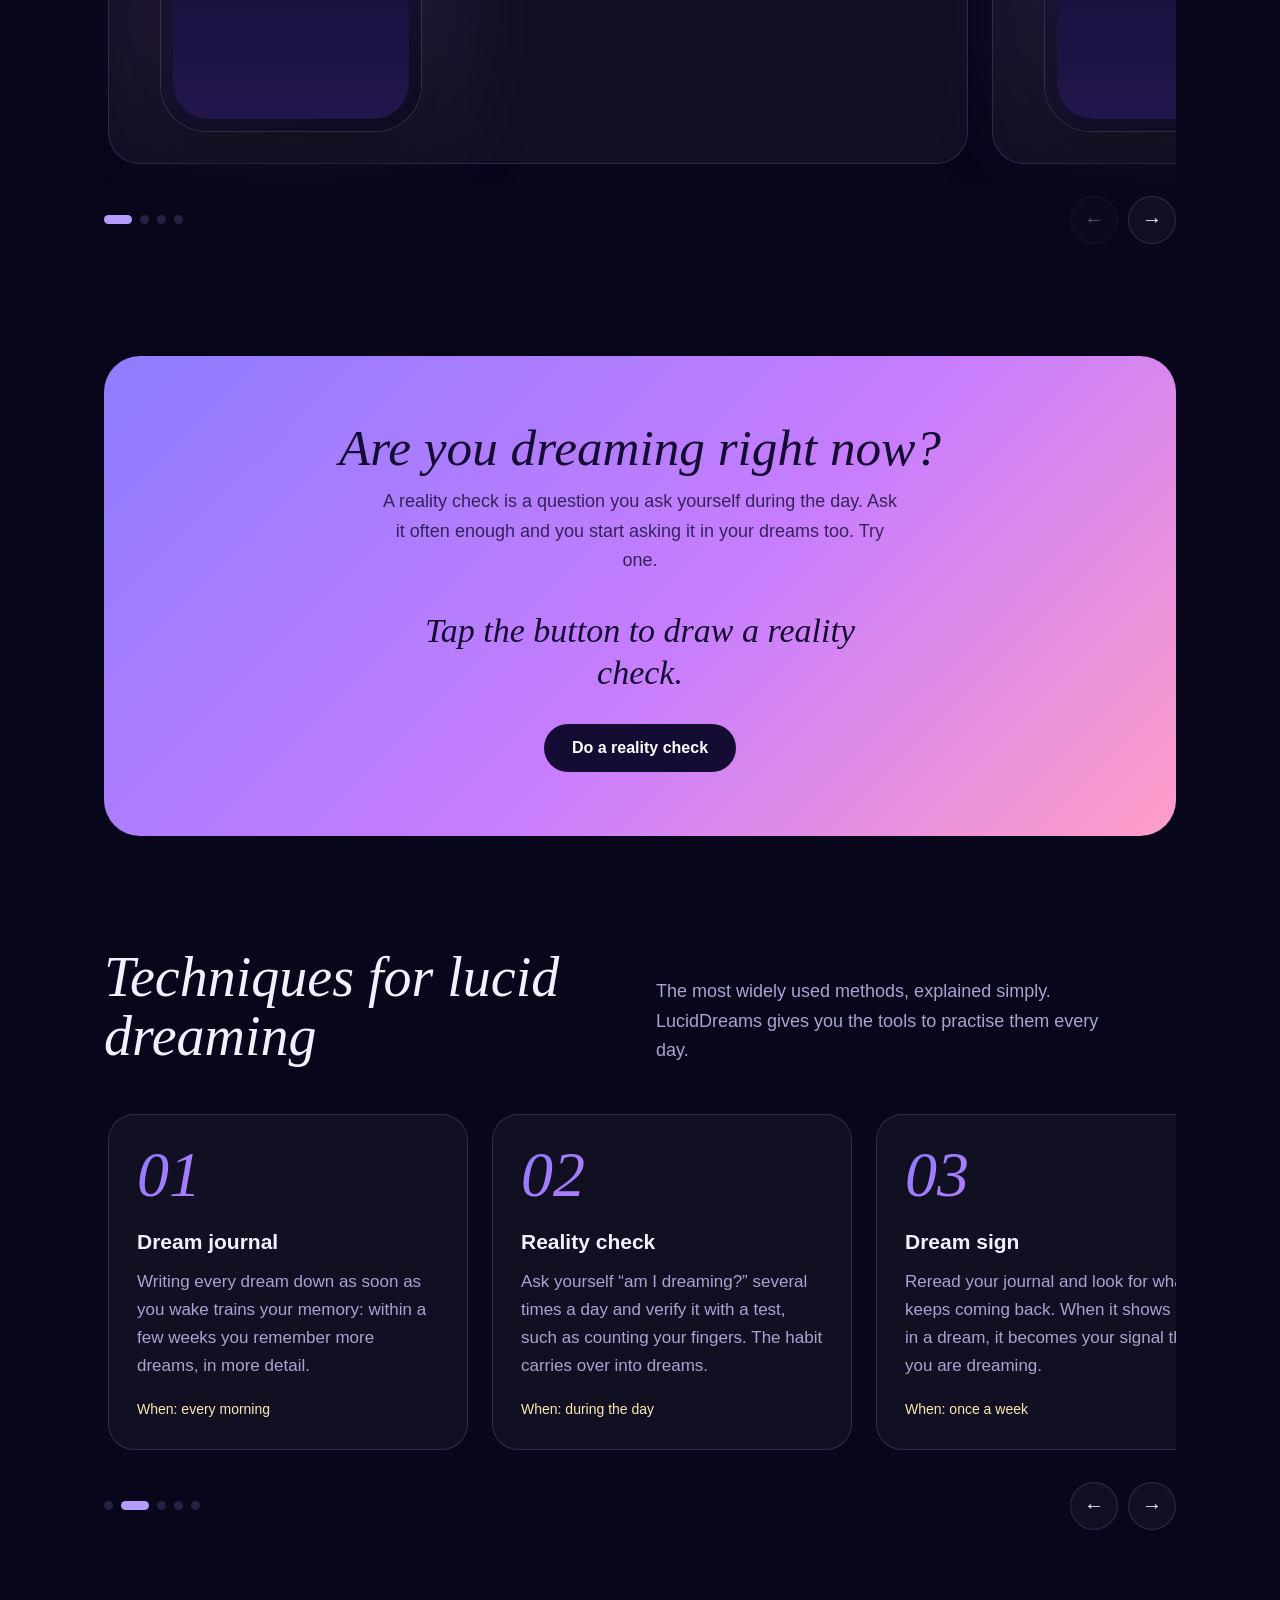
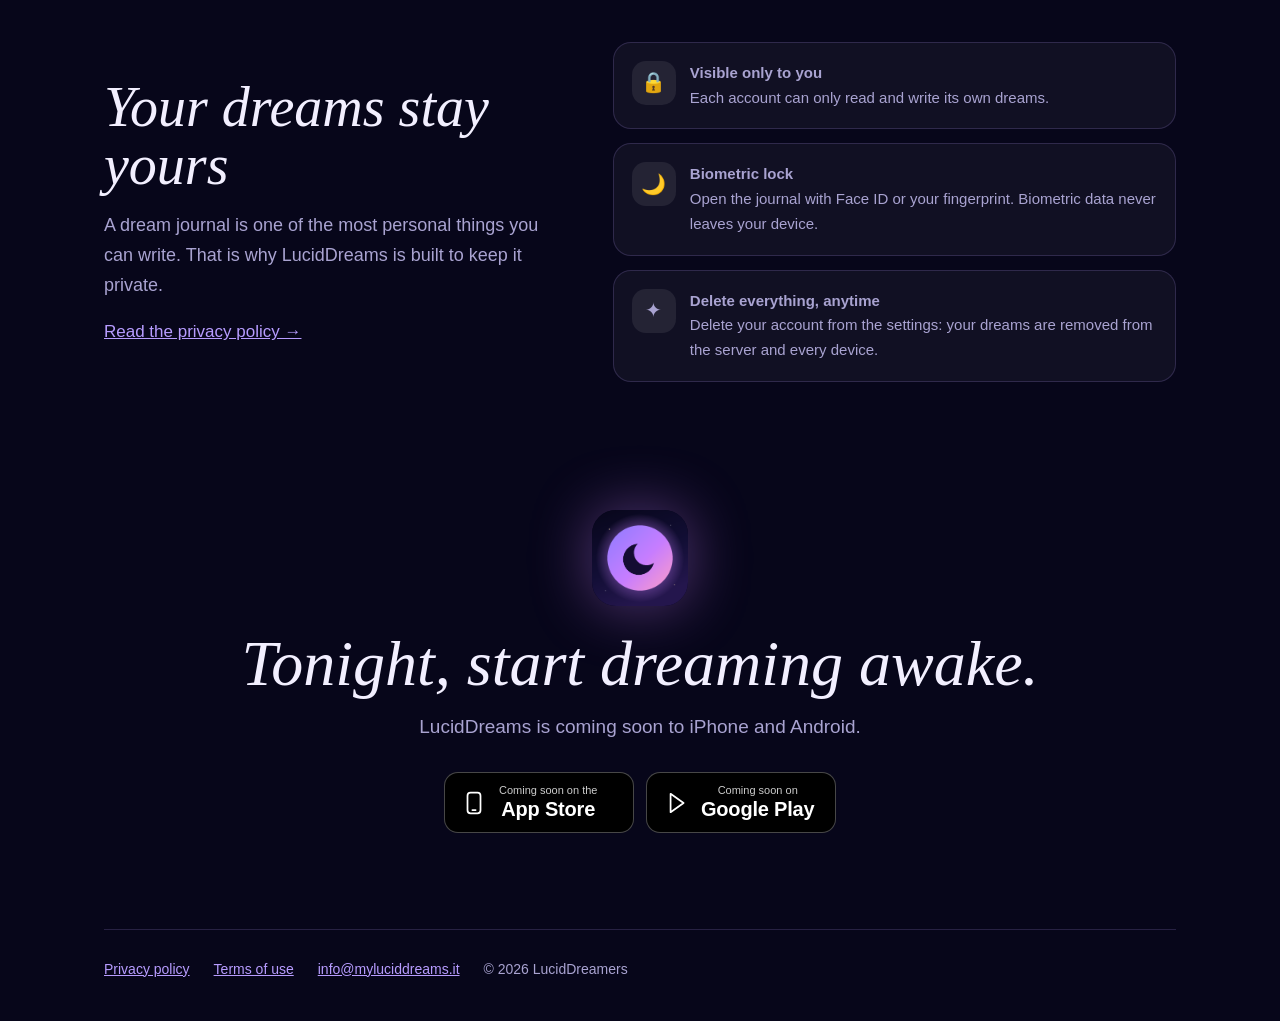
==== commit 8d66833e: "Contatti: info@myluciddreams.it al posto dell'indirizzo Gmail Co-authored-by: Copilot <223556219+Cop" ====
--- a/index.html
+++ b/index.html
@@ -250,7 +250,7 @@
       <footer class="site">
         <a href="privacy.html" data-en="Privacy policy">Informativa sulla privacy</a>
         <a href="terms.html" data-en="Terms of use">Termini di utilizzo</a>
-        <a href="mailto:cleardesignadmin@gmail.com">cleardesignadmin@gmail.com</a>
+        <a href="mailto:info@myluciddreams.it">info@myluciddreams.it</a>
         <span>© 2026 LucidDreamers</span>
       </footer>
     </main>
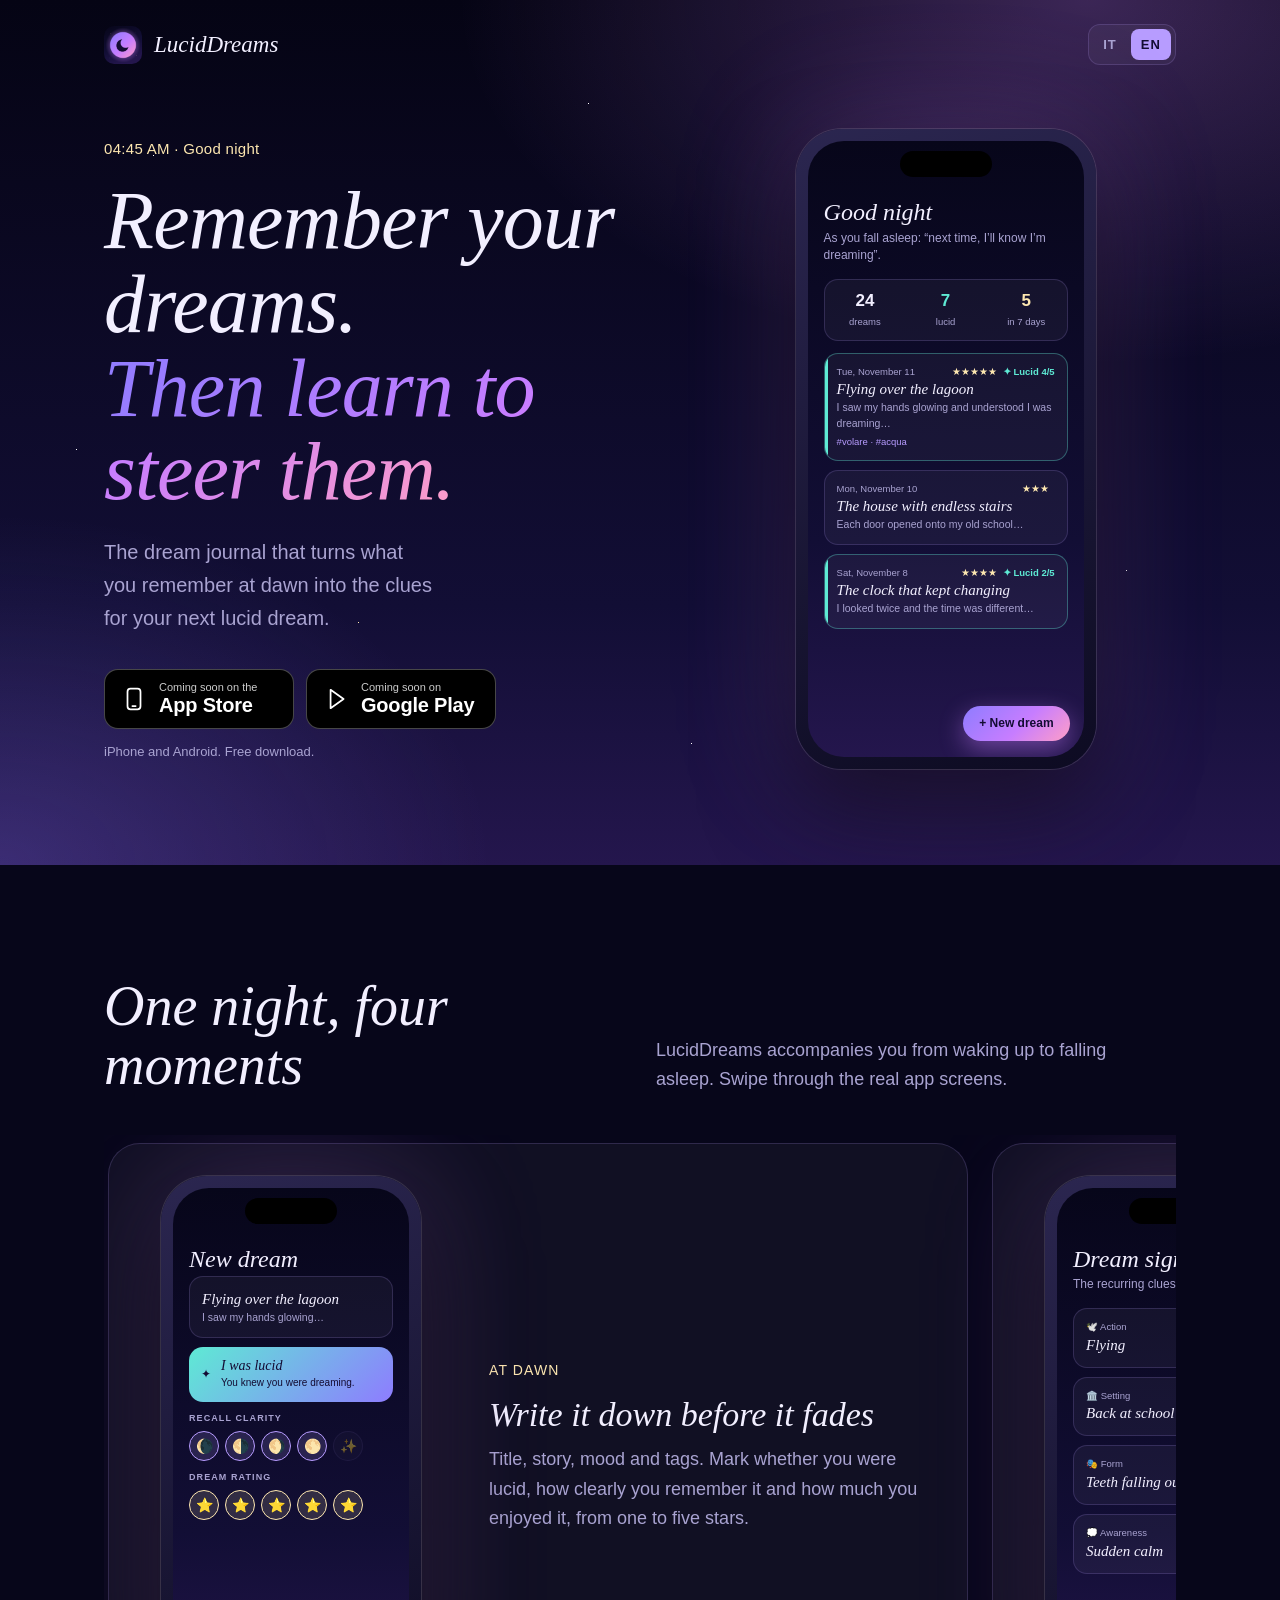
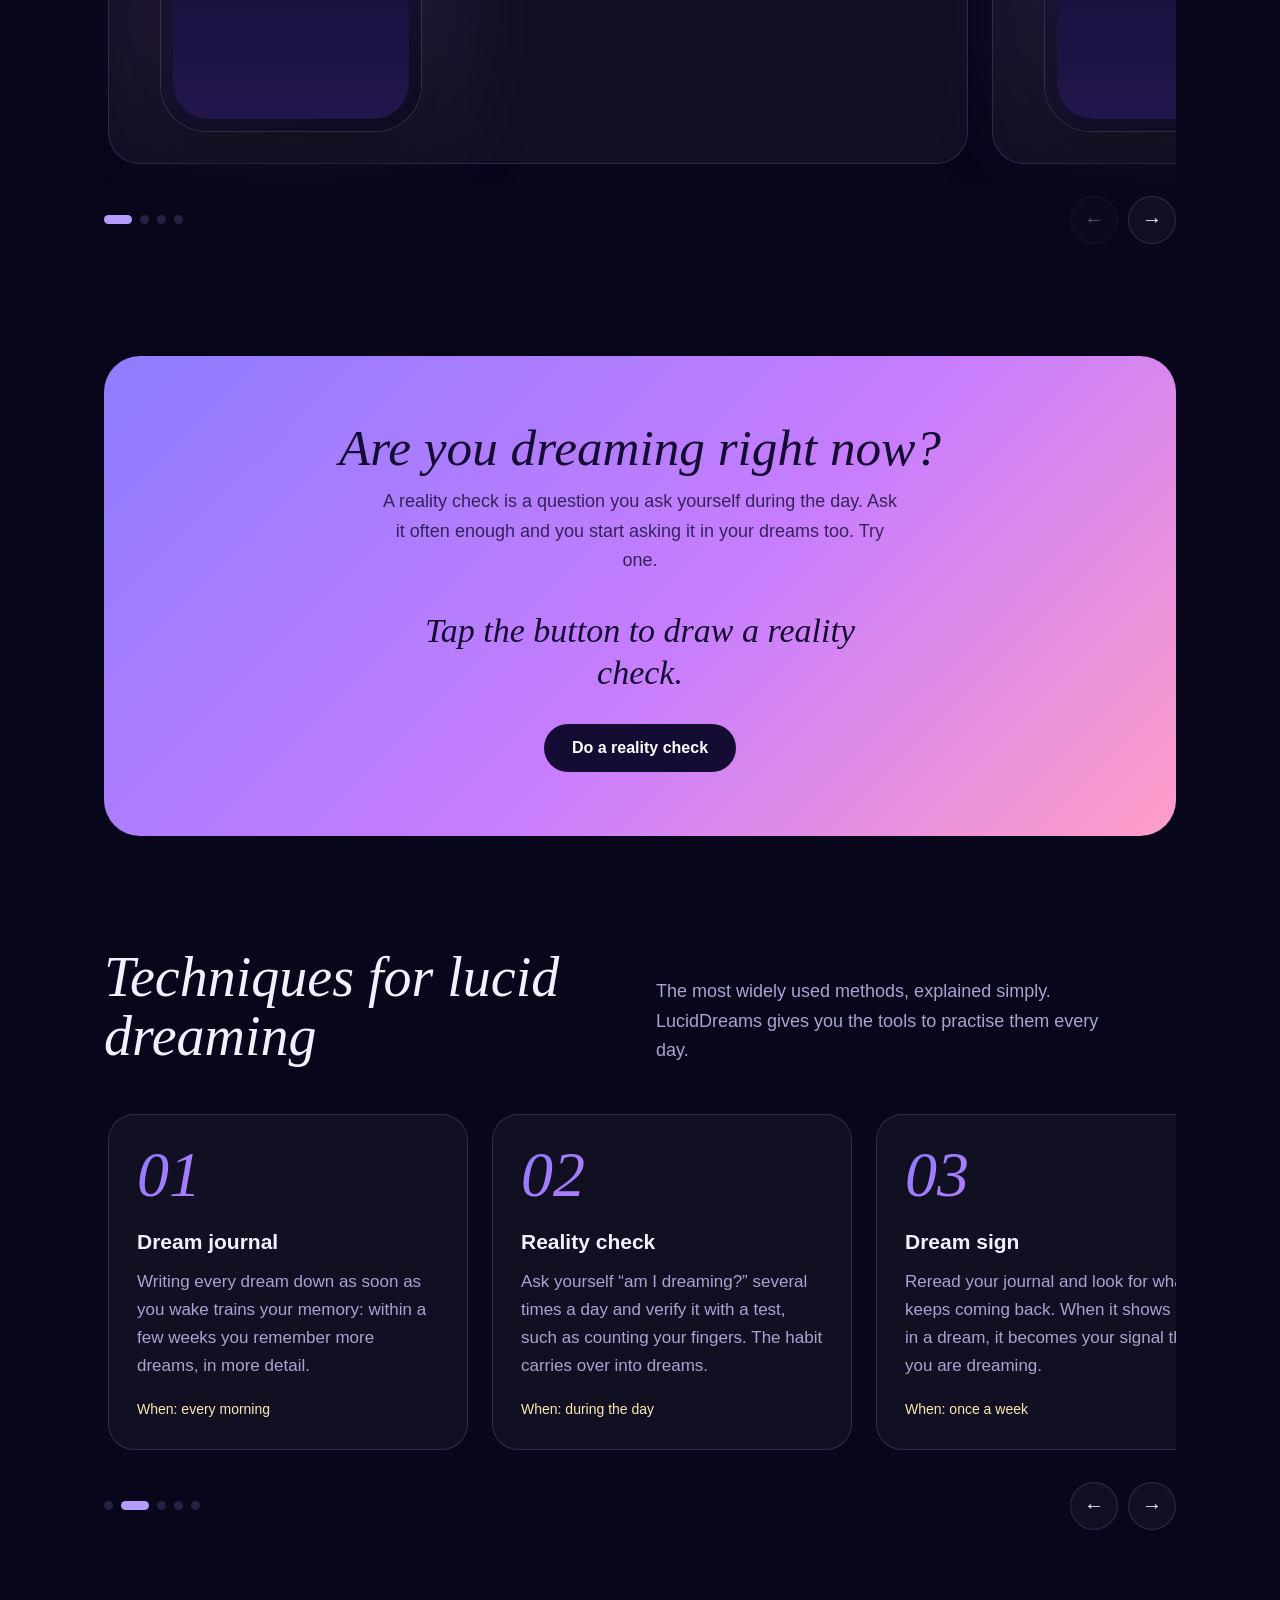
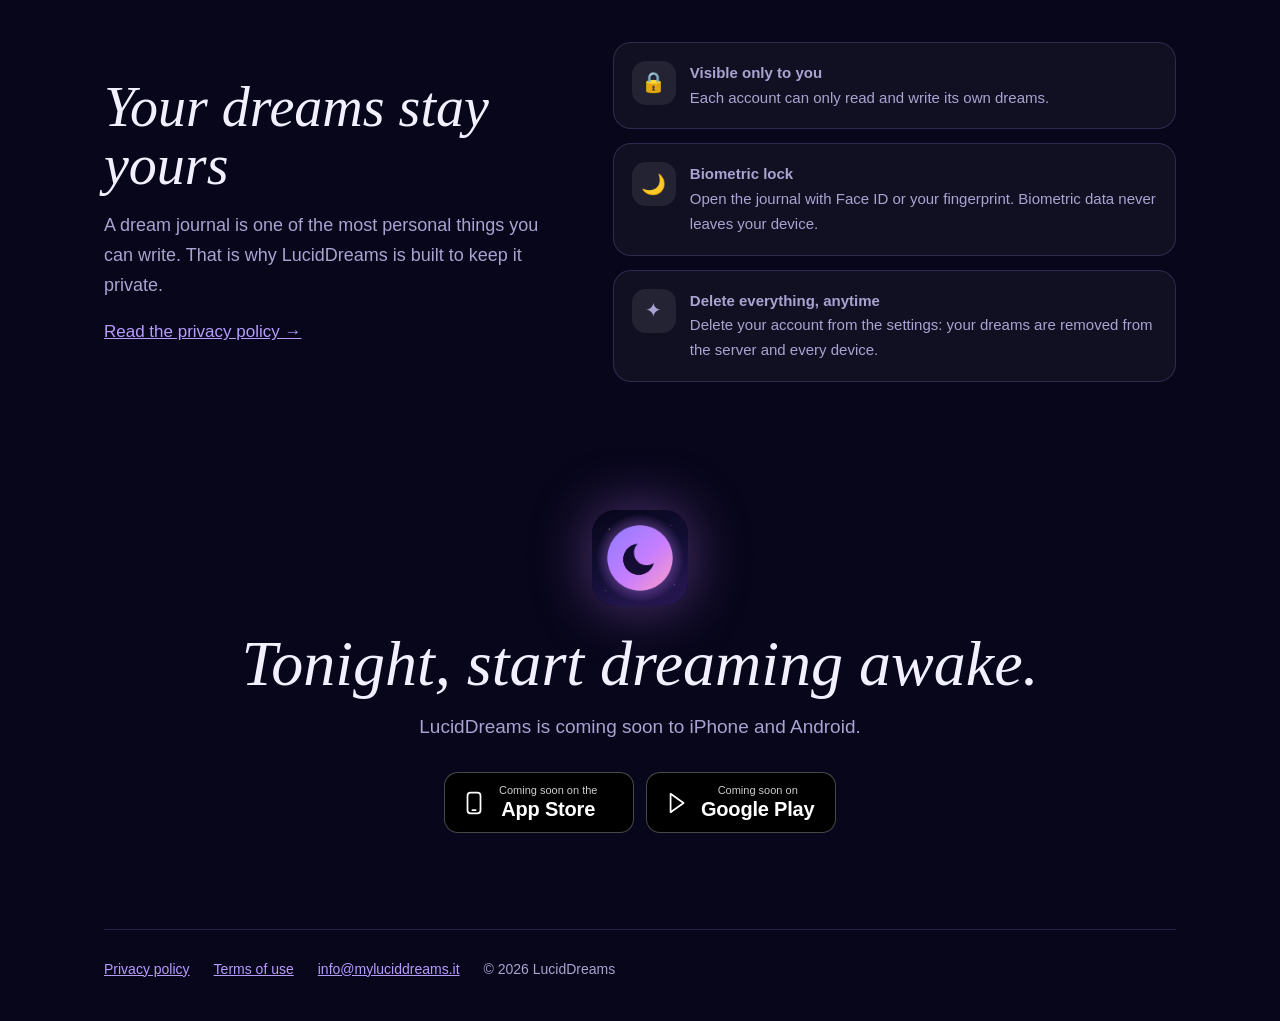
==== commit 262c897b: "Nome del titolare: LucidDreams (era LucidDreamers) Co-authored-by: Copilot <223556219+Copilot@users." ====
--- a/index.html
+++ b/index.html
@@ -251,7 +251,7 @@
         <a href="privacy.html" data-en="Privacy policy">Informativa sulla privacy</a>
         <a href="terms.html" data-en="Terms of use">Termini di utilizzo</a>
         <a href="mailto:info@myluciddreams.it">info@myluciddreams.it</a>
-        <span>© 2026 LucidDreamers</span>
+        <span>© 2026 LucidDreams</span>
       </footer>
     </main>
 
